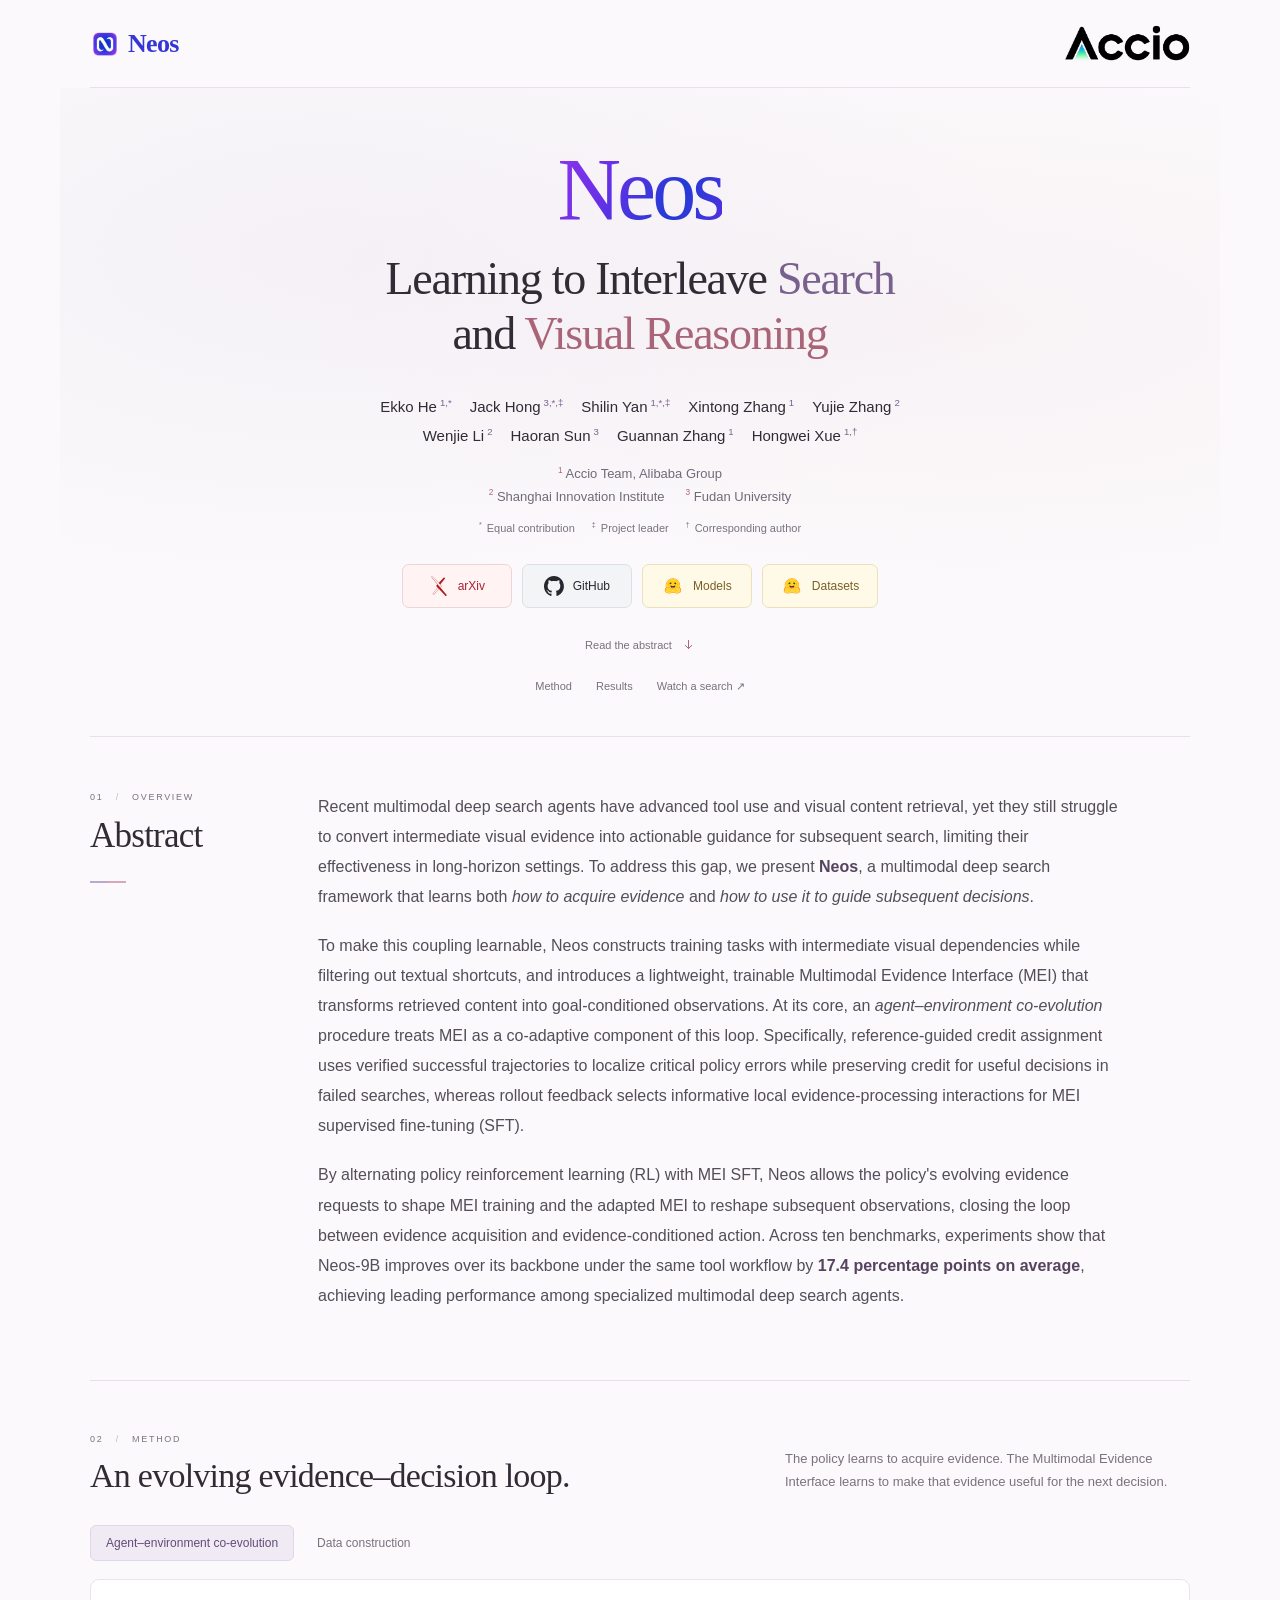
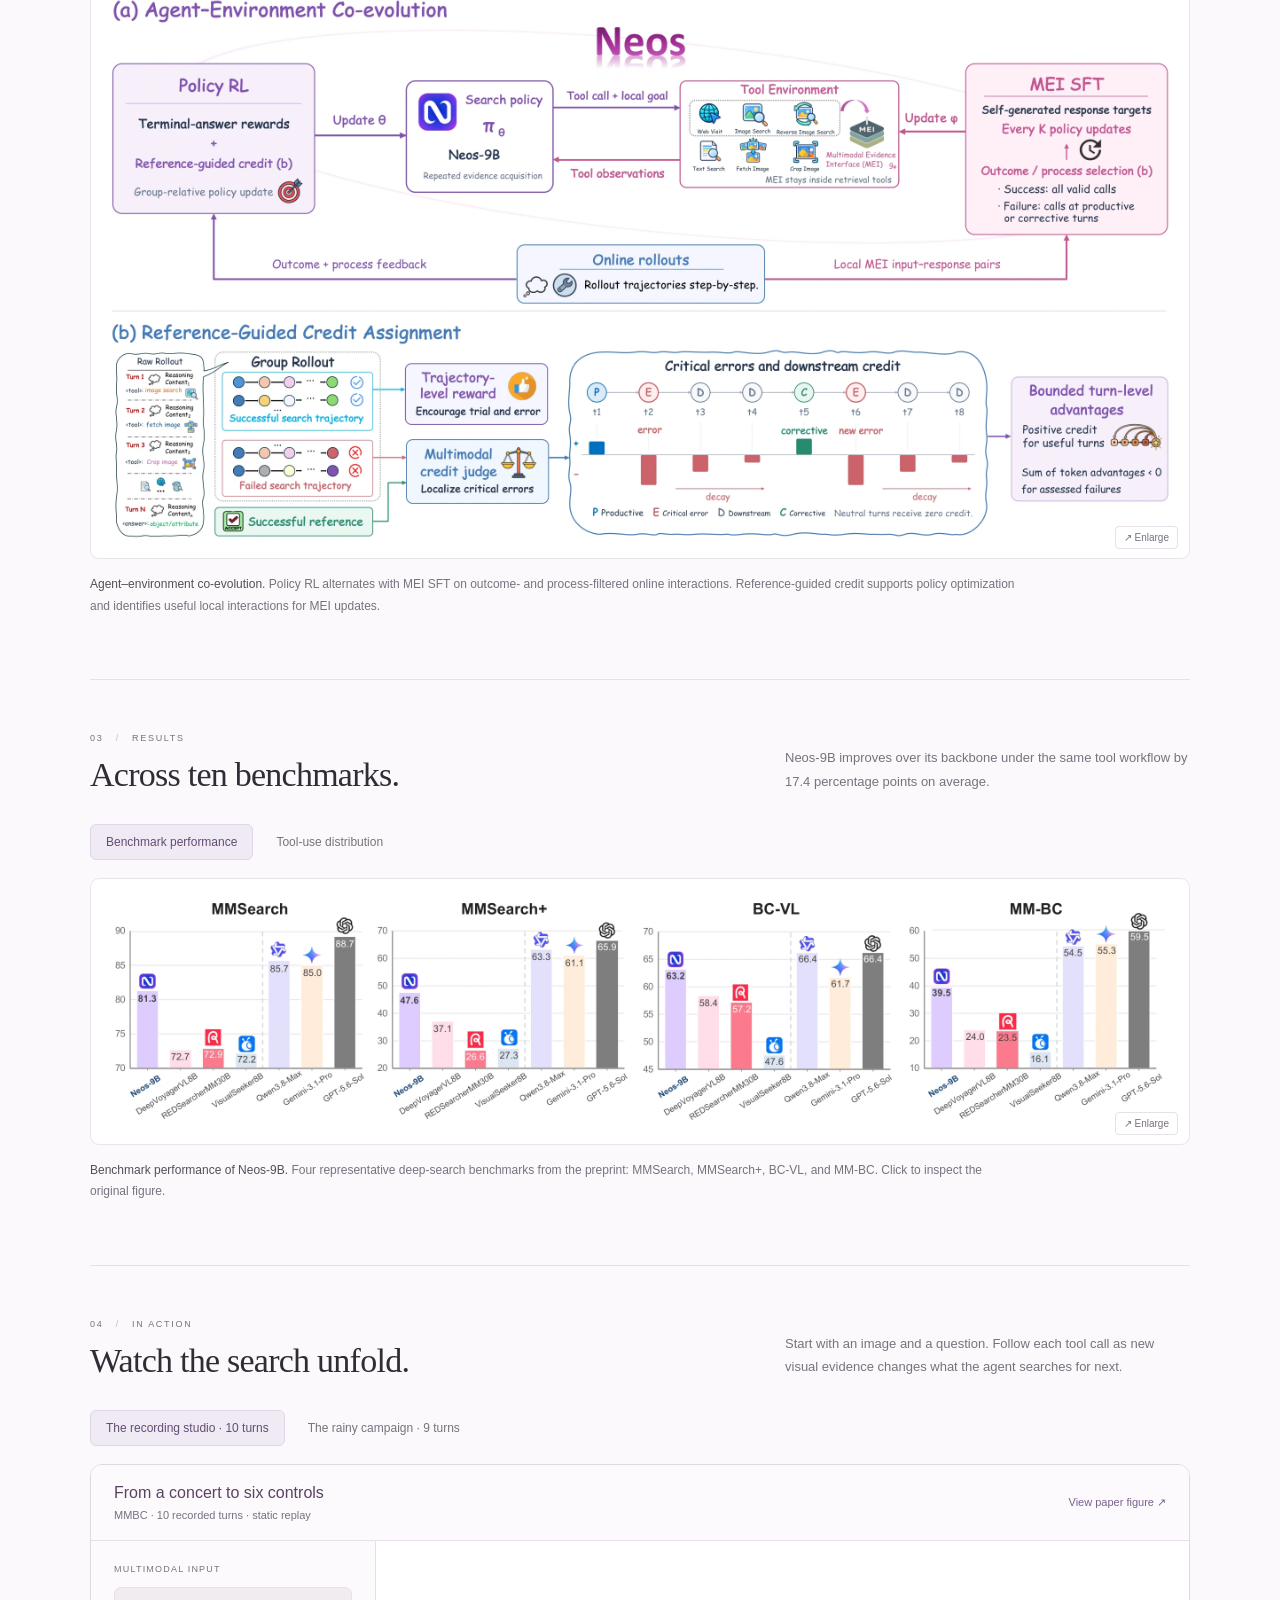
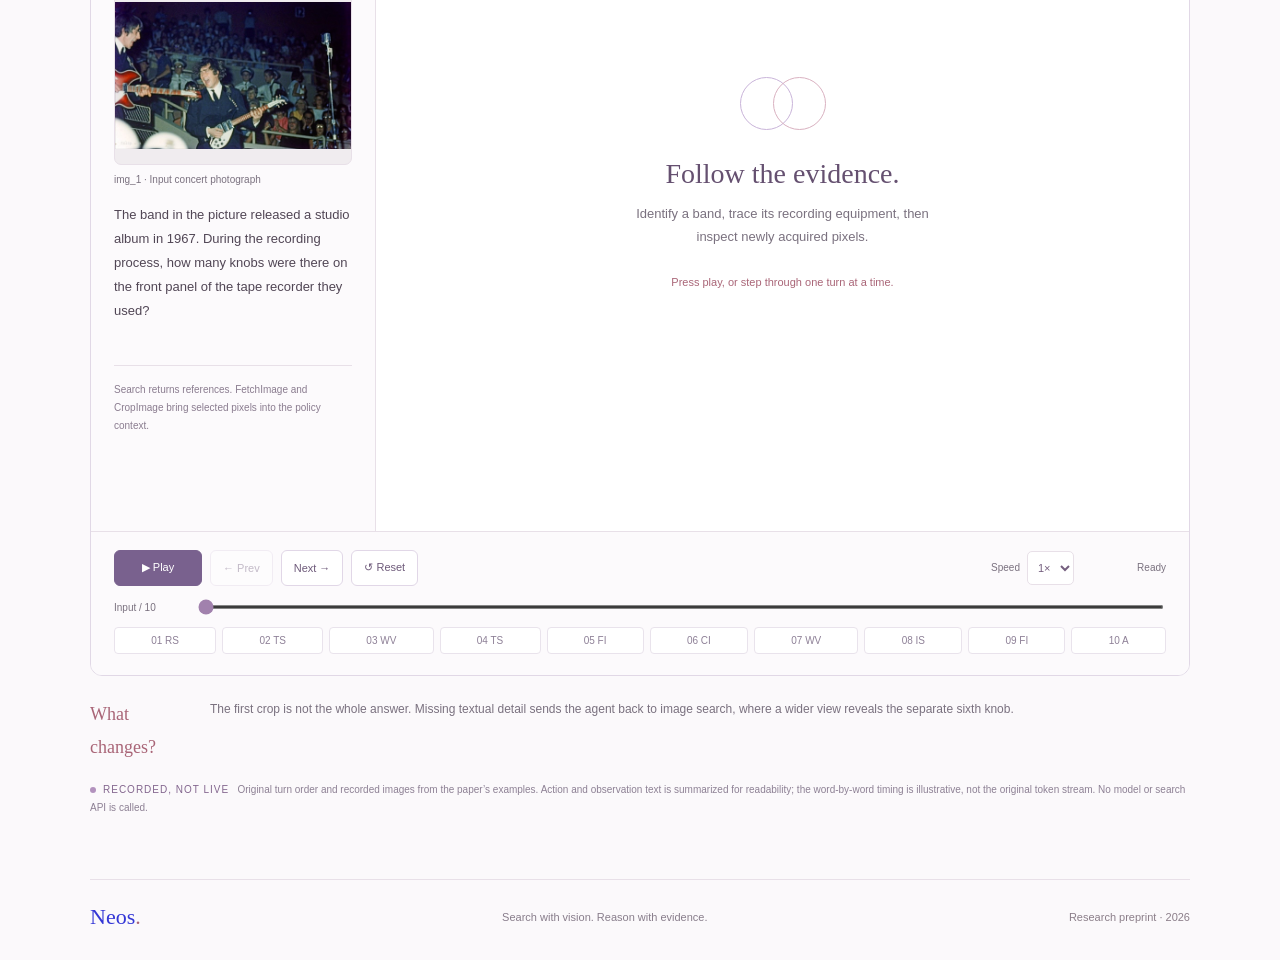
==== Neos/index.html @ 7fe30b1c "Neos" ====
<!doctype html>
<html lang="en">
  <head>
    <meta charset="utf-8">
    <meta name="viewport" content="width=device-width, initial-scale=1">
    <meta name="color-scheme" content="light">
    <meta name="theme-color" content="#fbf9fb">
    <meta name="neos-preview-build" content="20261001-clean-links">
    <meta name="description" content="Neos is a multimodal deep search framework that learns to interleave search and visual reasoning through agent–environment co-evolution.">
    <meta property="og:type" content="website">
    <meta property="og:url" content="https://ekko-he.github.io/Neos/">
    <meta property="og:title" content="Neos: Learning to Interleave Search and Visual Reasoning">
    <meta property="og:description" content="Learning how to acquire visual evidence—and how to use it to guide subsequent decisions.">
    <title>Neos · Learning to Interleave Search and Visual Reasoning</title>
    <link rel="canonical" href="https://ekko-he.github.io/Neos/">
    <link rel="icon" type="image/png" href="assets/neos-logo.png">
    <link rel="stylesheet" href="styles.css?v=20261001-clean-links">
    <script src="cases.js?v=2" defer></script>
    <script src="site.js?v=2" defer></script>
  </head>
  <body>
    <a class="skip-link" href="#abstract">Skip to abstract</a>

    <header class="site-header page-width">
      <a class="brand" href="#top" aria-label="Neos, back to top">
        <img src="assets/neos-logo.png" alt="" width="30" height="30">
        <span>Neos</span>
      </a>
      <img class="accio-logo" src="assets/brand/accio.svg" alt="Accio" width="126" height="37">
    </header>

    <main id="top">
      <section class="hero page-width" aria-labelledby="paper-title">
        <h1 id="paper-title">
          <span class="project-name">Neos<span class="sr-only">: </span></span>
          <span class="paper-title">Learning to Interleave <span class="search-word">Search</span><br class="title-break">
            and <span class="vision-word">Visual Reasoning</span></span>
        </h1>

        <!-- Author order, affiliations, and contribution markers follow main.tex. -->
        <div class="authors" aria-label="Authors">
          <div class="author-row">
            <span>Ekko He<sup>1,*</sup></span>
            <span>Jack Hong<sup>3,*,‡</sup></span>
            <span>Shilin Yan<sup>1,*,‡</sup></span>
            <span>Xintong Zhang<sup>1</sup></span>
            <span>Yujie Zhang<sup>2</sup></span>
          </div>
          <div class="author-row">
            <span>Wenjie Li<sup>2</sup></span>
            <span>Haoran Sun<sup>3</sup></span>
            <span>Guannan Zhang<sup>1</sup></span>
            <span>Hongwei Xue<sup>1,†</sup></span>
          </div>
        </div>

        <div class="affiliations" aria-label="Affiliations">
          <p><sup>1</sup> Accio Team, Alibaba Group</p>
          <p class="affiliation-row">
            <span><sup>2</sup> Shanghai Innovation Institute</span>
            <span><sup>3</sup> Fudan University</span>
          </p>
        </div>

        <p class="contributions">
          <span><sup>*</sup> Equal contribution</span>
          <span><sup>‡</sup> Project leader</span>
          <span><sup>†</sup> Corresponding author</span>
        </p>

        <div class="resources" role="group" aria-label="Project resources">
          <button class="resource-button resource-paper" type="button" disabled aria-label="arXiv paper">
            <img class="resource-logo" src="assets/brand/arxiv.svg" alt="" width="20" height="20">
            arXiv
          </button>
          <a class="resource-button resource-github" href="https://github.com/Ekko-He/Neos" target="_blank" rel="noopener noreferrer" aria-label="GitHub repository">
            <img class="resource-logo" src="assets/brand/github.svg" alt="" width="20" height="20">
            GitHub
          </a>
          <button class="resource-button resource-huggingface" type="button" disabled aria-label="Hugging Face models">
            <img class="resource-logo" src="assets/brand/huggingface.svg" alt="" width="22" height="22">
            Models
          </button>
          <button class="resource-button resource-huggingface" type="button" disabled aria-label="Hugging Face datasets">
            <img class="resource-logo" src="assets/brand/huggingface.svg" alt="" width="22" height="22">
            Datasets
          </button>
        </div>
        <a class="read-abstract" href="#abstract">
          Read the abstract
          <svg viewBox="0 0 16 16" fill="none" aria-hidden="true"><path d="M8 3v10m-4-4 4 4 4-4"/></svg>
        </a>
        <nav class="section-nav" aria-label="Page sections">
          <a href="#method">Method</a>
          <a href="#results">Results</a>
          <a href="#demo">Watch a search ↗</a>
        </nav>
      </section>

      <section class="abstract-section page-width" id="abstract" aria-labelledby="abstract-title">
        <div class="section-heading">
          <p class="eyebrow section-index">01 <span aria-hidden="true">/</span> Overview</p>
          <h2 id="abstract-title">Abstract</h2>
          <span class="section-rule" aria-hidden="true"></span>
        </div>

        <!-- Original abstract; only paragraph breaks and emphasis are presentational. -->
        <div class="abstract-copy">
          <p>Recent multimodal deep search agents have advanced tool use and visual content retrieval, yet they still struggle to convert intermediate visual evidence into actionable guidance for subsequent search, limiting their effectiveness in long-horizon settings. To address this gap, we present <strong>Neos</strong>, a multimodal deep search framework that learns both <em>how to acquire evidence</em> and <em>how to use it to guide subsequent decisions</em>.</p>

          <p>To make this coupling learnable, Neos constructs training tasks with intermediate visual dependencies while filtering out textual shortcuts, and introduces a lightweight, trainable Multimodal Evidence Interface (MEI) that transforms retrieved content into goal-conditioned observations. At its core, an <em>agent–environment co-evolution</em> procedure treats MEI as a co-adaptive component of this loop. Specifically, reference-guided credit assignment uses verified successful trajectories to localize critical policy errors while preserving credit for useful decisions in failed searches, whereas rollout feedback selects informative local evidence-processing interactions for MEI supervised fine-tuning (SFT).</p>

          <p>By alternating policy reinforcement learning (RL) with MEI SFT, Neos allows the policy's evolving evidence requests to shape MEI training and the adapted MEI to reshape subsequent observations, closing the loop between evidence acquisition and evidence-conditioned action. Across ten benchmarks, experiments show that Neos-9B improves over its backbone under the same tool workflow by <strong>17.4 percentage points on average</strong>, achieving leading performance among specialized multimodal deep search agents.</p>
        </div>
      </section>
      <section class="research-section page-width" id="method" aria-labelledby="method-title" data-figure-group>
        <div class="section-intro">
          <div>
            <p class="eyebrow section-index">02 <span aria-hidden="true">/</span> Method</p>
            <h2 id="method-title">An evolving evidence–decision loop.</h2>
          </div>
          <p class="section-description">The policy learns to acquire evidence. The Multimodal Evidence Interface learns to make that evidence useful for the next decision.</p>
        </div>
        <div class="figure-tabs" role="group" aria-label="Method figure selection">
          <button type="button" class="tab-button" data-figure-target="figure-training" aria-pressed="true" aria-controls="figure-training">Agent–environment co-evolution</button>
          <button type="button" class="tab-button" data-figure-target="figure-data" aria-pressed="false" aria-controls="figure-data">Data construction</button>
        </div>
        <figure class="paper-figure" id="figure-training" data-figure-panel>
          <button class="figure-open" type="button" data-full-image="assets/figures/training.webp" data-caption="Agent–environment co-evolution · original paper figure" aria-label="Enlarge the agent–environment co-evolution figure">
            <img src="assets/figures/training.webp" width="2400" height="1228" alt="Neos training overview: reference-guided policy reinforcement learning alternates with supervised fine-tuning of the Multimodal Evidence Interface." loading="lazy" decoding="async">
            <span class="zoom-hint" aria-hidden="true">↗ Enlarge</span>
          </button>
          <figcaption><strong>Agent–environment co-evolution.</strong> Policy RL alternates with MEI SFT on outcome- and process-filtered online interactions. Reference-guided credit supports policy optimization and identifies useful local interactions for MEI updates.</figcaption>
        </figure>
        <figure class="paper-figure" id="figure-data" data-figure-panel hidden>
          <button class="figure-open" type="button" data-full-image="assets/figures/data-pipeline.webp" data-caption="Data synthesis pipeline · original paper figure" aria-label="Enlarge the data construction figure">
            <img src="assets/figures/data-pipeline.webp" width="2400" height="1449" alt="Data construction with visual checkpoints, blind visual grounding, question rewriting, shortcut screening, and verified search trajectories." loading="lazy" decoding="async">
            <span class="zoom-hint" aria-hidden="true">↗ Enlarge</span>
          </button>
          <figcaption><strong>Data synthesis pipeline.</strong> Reasoning structures with visual checkpoints undergo blind visual grounding, question rewriting, and shortcut screening. Verified successful searches provide policy demonstrations, success references, and local MEI training interactions.</figcaption>
        </figure>
      </section>

      <section class="research-section page-width" id="results" aria-labelledby="results-title" data-figure-group>
        <div class="section-intro">
          <div>
            <p class="eyebrow section-index">03 <span aria-hidden="true">/</span> Results</p>
            <h2 id="results-title">Across ten benchmarks.</h2>
          </div>
          <p class="section-description">Neos-9B improves over its backbone under the same tool workflow by 17.4 percentage points on average.</p>
        </div>
        <div class="figure-tabs" role="group" aria-label="Results figure selection">
          <button type="button" class="tab-button" data-figure-target="figure-benchmarks" aria-pressed="true" aria-controls="figure-benchmarks">Benchmark performance</button>
          <button type="button" class="tab-button" data-figure-target="figure-tools" aria-pressed="false" aria-controls="figure-tools">Tool-use distribution</button>
        </div>
        <figure class="paper-figure" id="figure-benchmarks" data-figure-panel>
          <button class="figure-open" type="button" data-full-image="assets/figures/benchmarks.webp" data-caption="Benchmark performance of Neos-9B · original paper figure" aria-label="Enlarge the benchmark performance figure">
            <img src="assets/figures/benchmarks.webp" width="2400" height="520" alt="Original paper bar charts comparing Neos-9B with baselines on MMSearch, MMSearch+, BC-VL, and MM-BC." loading="lazy" decoding="async">
            <span class="zoom-hint" aria-hidden="true">↗ Enlarge</span>
          </button>
          <figcaption><strong>Benchmark performance of Neos-9B.</strong> Four representative deep-search benchmarks from the preprint: MMSearch, MMSearch+, BC-VL, and MM-BC. Click to inspect the original figure.</figcaption>
        </figure>
        <figure class="paper-figure" id="figure-tools" data-figure-panel hidden>
          <button class="figure-open" type="button" data-full-image="assets/figures/tool-use.webp" data-caption="Tool-call distribution across ten benchmarks · original paper figure" aria-label="Enlarge the tool-use distribution figure">
            <img src="assets/figures/tool-use.webp" width="2400" height="795" alt="Tool-call distributions across ten benchmarks, showing how search, page reading, image retrieval, and cropping are used." loading="lazy" decoding="async">
            <span class="zoom-hint" aria-hidden="true">↗ Enlarge</span>
          </button>
          <figcaption><strong>Tool-call distribution across ten benchmarks.</strong> The paper’s visualization of the tools used during multimodal search.</figcaption>
        </figure>
      </section>

      <section class="research-section page-width" id="demo" aria-labelledby="demo-title">
        <div class="section-intro">
          <div>
            <p class="eyebrow section-index">04 <span aria-hidden="true">/</span> In action</p>
            <h2 id="demo-title">Watch the search unfold.</h2>
          </div>
          <p class="section-description">Start with an image and a question. Follow each tool call as new visual evidence changes what the agent searches for next.</p>
        </div>
        <div class="figure-tabs" role="group" aria-label="Recorded example selection">
          <button class="tab-button case-selector" type="button" data-case="recorder" aria-pressed="true">The recording studio <span aria-hidden="true">· 10 turns</span></button>
          <button class="tab-button case-selector" type="button" data-case="fashion" aria-pressed="false">The rainy campaign <span aria-hidden="true">· 9 turns</span></button>
        </div>
        <noscript><p>This recorded replay requires JavaScript. The paper figures above remain available without it.</p></noscript>
        <div class="replay-shell" id="replay" aria-label="Recorded multimodal search replay">
          <div class="replay-top">
            <div>
              <h3 class="replay-title" id="replay-title">From a concert to six controls</h3>
              <div class="replay-meta" id="replay-meta">MMBC · 10 recorded turns · static replay</div>
            </div>
            <button class="text-button" id="paper-case" type="button" data-full-image="assets/figures/recorder-case.webp" data-caption="MMBC · original paper visualization">View paper figure ↗</button>
          </div>
          <div class="replay-body">
            <aside class="replay-input" aria-label="Multimodal input">
              <p class="small-label">Multimodal input</p>
              <button class="input-image" id="input-image-open" type="button" data-full-image="assets/replay/recorder-img_1.webp" data-caption="Input concert photograph" aria-label="Enlarge the input image">
                <img id="input-image" src="assets/replay/recorder-img_1.webp" alt="Input concert photograph" loading="lazy" decoding="async">
              </button>
              <p class="input-caption" id="input-caption">img_1 · Input concert photograph</p>
              <p class="input-question" id="input-question"></p>
              <p class="input-footnote">Search returns references. FetchImage and CropImage bring selected pixels into the policy context.</p>
            </aside>
            <div class="replay-stage" id="replay-stage" aria-label="Current recorded turn"></div>
          </div>
          <div class="replay-controls">
            <div class="control-row">
              <button class="control-button primary" id="replay-play" type="button" aria-pressed="false">▶ Play</button>
              <button class="control-button" id="replay-prev" type="button" aria-label="Previous turn" disabled>← Prev</button>
              <button class="control-button" id="replay-next" type="button" aria-label="Next turn">Next →</button>
              <button class="control-button" id="replay-reset" type="button" aria-label="Reset replay">↺ Reset</button>
              <label class="speed-control" for="replay-speed">Speed
                <select id="replay-speed" aria-label="Replay speed"><option value="1">1×</option><option value="2">2×</option><option value="4">4×</option></select>
              </label>
              <span class="replay-status" id="replay-status">Ready</span>
            </div>
            <div class="progress-row">
              <label for="replay-progress" id="turn-count">Input / 10</label>
              <input id="replay-progress" type="range" min="0" max="10" value="0" step="1" aria-label="Seek to a recorded turn">
            </div>
            <div class="turn-rail" id="turn-rail" role="group" aria-label="Jump to a tool call"></div>
          </div>
        </div>
        <p class="sr-only" id="turn-announcement" aria-live="polite" aria-atomic="true"></p>
        <div class="replay-insight"><span>What changes?</span><p id="replay-insight"></p></div>
        <p class="replay-disclaimer"><span class="replay-label">Recorded, not live</span> &nbsp; Original turn order and recorded images from the paper’s examples. Action and observation text is summarized for readability; the word-by-word timing is illustrative, not the original token stream. No model or search API is called.</p>
      </section>
    </main>

    <footer class="site-footer page-width">
      <span class="footer-wordmark">Neos<span aria-hidden="true">.</span></span>
      <span>Search with vision. Reason with evidence.</span>
      <span class="footer-year">Research preprint · 2026</span>
    </footer>

    <dialog class="lightbox" id="image-lightbox" aria-labelledby="lightbox-caption">
      <div class="lightbox-header">
        <p id="lightbox-caption">Paper figure</p>
        <div class="lightbox-actions">
          <button type="button" class="control-button" id="lightbox-zoom" aria-pressed="false">Zoom in</button>
          <button type="button" class="control-button" id="lightbox-close" aria-label="Close image viewer">✕ Close</button>
        </div>
      </div>
      <div class="lightbox-scroll"><img id="lightbox-image" alt=""></div>
    </dialog>
  </body>
</html>
---- Neos/styles.css ----
/* Static page: local assets and vanilla-JS playback, with no model/API requests. */
:root {
  color-scheme: light;
  --paper: #fbf9fb;
  --ink: #302b35;
  --body: #534e59;
  --muted: #7a717f;
  --violet: #79618e;
  --neos-blue: #3437d6;
  --rose: #a96577;
  --line: #e8e0e8;
  --serif: "Iowan Old Style", "Palatino Linotype", "Book Antiqua", Georgia, serif;
  --sans: -apple-system, BlinkMacSystemFont, "Segoe UI", Arial, sans-serif;
}

* { box-sizing: border-box; }
html { scroll-behavior: smooth; scroll-padding-top: 40px; }
body {
  margin: 0;
  background: var(--paper);
  color: var(--ink);
  font-family: var(--sans);
  -webkit-font-smoothing: antialiased;
}
::selection { background: #e9dfed; color: #3f3048; }
a { color: inherit; }
button { font: inherit; }
button, a { -webkit-tap-highlight-color: transparent; }
a:focus-visible { outline: 2px solid var(--violet); outline-offset: 7px; border-radius: 3px; }
sup { font-size: .64em; line-height: 0; position: relative; vertical-align: super; }
.page-width { width: min(1100px, calc(100% - 96px)); margin-inline: auto; }
.sr-only {
  position: absolute;
  width: 1px;
  height: 1px;
  padding: 0;
  margin: -1px;
  overflow: hidden;
  clip-path: inset(50%);
  white-space: nowrap;
  border: 0;
}
.skip-link {
  position: absolute;
  top: 12px;
  left: 16px;
  z-index: 5;
  padding: 12px 18px;
  background: white;
  transform: translateY(-180%);
}
.skip-link:focus { transform: translateY(0); }

/* An understated masthead, like the running header of a research paper. */
.site-header {
  min-height: 88px;
  display: flex;
  align-items: center;
  justify-content: space-between;
  gap: 24px;
  border-bottom: 1px solid var(--line);
}
.brand { display: inline-flex; align-items: center; gap: 8px; text-decoration: none; }
.brand img { display: block; object-fit: contain; }
.brand span { font-family: var(--serif); font-size: 26px; font-weight: 600; letter-spacing: -.7px; color: var(--neos-blue); }
.accio-logo { display: block; width: 126px; height: auto; object-fit: contain; mix-blend-mode: multiply; }

/* Soft, near-white color washes; typography remains the main visual element. */
.hero {
  position: relative;
  isolation: isolate;
  padding: 57px 0 39px;
  text-align: center;
}
.hero::before {
  content: "";
  position: absolute;
  z-index: -1;
  inset: 0 -30px 60px;
  pointer-events: none;
  background:
    radial-gradient(ellipse at 23% 28%, rgb(167 144 197 / 8%), transparent 55%),
    radial-gradient(ellipse at 78% 40%, rgb(219 167 179 / 8%), transparent 52%);
}
.eyebrow { margin: 0; color: var(--muted); text-transform: uppercase; font-size: 10px; font-weight: 500; letter-spacing: 2.3px; }
h1 { margin: 0; font-family: var(--serif); font-weight: 400; }
.project-name { display: block; width: fit-content; margin-inline: auto; color: var(--neos-blue); font-size: clamp(66px, 7vw, 88px); line-height: 1.03; letter-spacing: -4px; }
@supports ((background-clip: text) or (-webkit-background-clip: text)) {
  .project-name { background: linear-gradient(115deg, #8d35ed 0%, #6630e6 33%, #223bd5 70%, #5430e1 100%); -webkit-background-clip: text; background-clip: text; -webkit-text-fill-color: transparent; }
}
.paper-title { display: block; margin-top: 15px; font-size: clamp(30px, 3.6vw, 46px); line-height: 1.2; letter-spacing: -1.25px; text-wrap: balance; }
.search-word { color: var(--violet); }
.vision-word { color: var(--rose); }

.authors { margin-top: 32px; font-size: 15px; line-height: 1.9; }
.author-row { display: flex; flex-wrap: wrap; justify-content: center; gap: 0 18px; }
.author-row > span { white-space: nowrap; }
.authors sup { margin-left: 3px; color: var(--violet); }
.affiliations { margin-top: 13px; color: #726979; font-size: 13px; line-height: 1.75; }
.affiliations p { margin: 0; }
.affiliation-row { display: flex; flex-wrap: wrap; justify-content: center; gap: 0 21px; }
.affiliation-row > span { white-space: nowrap; }
.affiliations sup { color: var(--rose); }
.contributions { display: flex; flex-wrap: wrap; justify-content: center; gap: 4px 17px; margin: 11px 0 0; font-size: 11px; line-height: 1.6; color: var(--muted); }
.contributions span { white-space: nowrap; }
.contributions sup { margin-right: 2px; }

.resources { display: flex; justify-content: center; flex-wrap: wrap; gap: 10px; margin-top: 27px; }
.resource-button {
  display: inline-flex;
  align-items: center;
  justify-content: center;
  gap: 9px;
  min-height: 42px;
  min-width: 110px;
  padding: 10px 18px;
  border: 1px solid #e1d9e5;
  border-radius: 7px;
  background: #f7f3f9;
  color: #6e5b7e;
  font-size: 12px;
  font-weight: 500;
  text-decoration: none;
}
.resource-button:disabled { opacity: 1; cursor: default; -webkit-text-fill-color: currentColor; }
.resource-logo { display: block; width: 20px; height: 20px; object-fit: contain; flex-shrink: 0; }
.resource-paper { background: #fff3f3; border-color: #ecd4d7; color: #aa2132; }
.resource-github { background: #f3f4f5; border-color: #dde0e4; color: #24292f; }
.resource-huggingface { background: #fff9e8; border-color: #ede0b8; color: #796027; }
.resource-huggingface .resource-logo { width: 22px; height: 22px; }
.resource-button:not(:disabled):hover { border-color: var(--violet); background: #efe7f4; }
.read-abstract { display: inline-flex; align-items: center; gap: 10px; margin-top: 30px; text-decoration: none; font-size: 11px; color: var(--muted); }
.read-abstract svg { width: 13px; height: 13px; stroke: var(--rose); stroke-width: 1.2; stroke-linecap: round; stroke-linejoin: round; transition: transform .2s ease; }
.read-abstract:hover { color: var(--ink); }
.read-abstract:hover svg { transform: translateY(3px); }

/* Editorial two-column abstract; no cards or extra, unrequested sections. */
.abstract-section { display: grid; grid-template-columns: 190px minmax(0, 1fr); column-gap: 38px; border-top: 1px solid var(--line); padding: 55px 0 69px; }
.section-index { font-size: 9px; letter-spacing: 1.7px; }
.section-index span { margin-inline: 8px; color: #c7b6c7; }
h2 { margin: 13px 0 0; font-family: var(--serif); font-weight: 400; font-size: 35px; line-height: 1.2; letter-spacing: -.75px; }
.section-rule { display: block; width: 36px; height: 2px; margin-top: 24px; background: linear-gradient(90deg, #bca8cb 50%, #d7a8b5 50%); }
.abstract-copy { max-width: 800px; color: var(--body); font-size: 16px; line-height: 1.88; }
.abstract-copy p { margin: 0 0 19px; }
.abstract-copy p:last-child { margin-bottom: 0; }
.abstract-copy strong { font-weight: 600; color: #56435f; }
.abstract-copy em { font-style: italic; }

.site-footer { display: flex; justify-content: space-between; align-items: center; gap: 20px; padding: 24px 0 30px; border-top: 1px solid var(--line); color: #887d8b; font-size: 11px; }
.footer-wordmark { font-family: var(--serif); font-size: 22px; color: var(--neos-blue); }
.footer-wordmark > span { color: var(--rose); }
.footer-year { color: #8b7e89; }

@media (max-width: 800px) {
  .page-width { width: calc(100% - 56px); }
  .hero { padding-top: 46px; }
  .hero::before { inset-inline: -20px; }
  .abstract-section { grid-template-columns: 145px minmax(0, 1fr); gap: 25px; padding-top: 43px; }
  .abstract-copy { font-size: 15px; }
  h2 { font-size: 31px; }
}

@media (max-width: 600px) {
  html { scroll-padding-top: 24px; }
  .page-width { width: calc(100% - 40px); }
  .site-header { min-height: 72px; gap: 12px; }
  .brand img { width: 27px; height: 27px; }
  .brand span { font-size: 24px; }
  .accio-logo { width: 106px; }
  .hero { padding: 40px 0 32px; }
  .hero::before { inset-inline: -15px; }
  h1 { margin-top: 0; }
  .project-name { font-size: 70px; letter-spacing: -3px; }
  .paper-title { font-size: clamp(28px, 7.7vw, 38px); letter-spacing: -.85px; line-height: 1.22; margin-top: 17px; }
  .title-break { display: none; }
  .authors { margin-top: 26px; font-size: 13px; line-height: 2; }
  .author-row { gap: 0 14px; }
  .affiliations { font-size: 11px; margin-top: 14px; line-height: 1.9; }
  .affiliation-row { gap: 0 12px; }
  .contributions { font-size: 9px; gap: 4px 11px; margin-top: 12px; }
  .resources { gap: 8px; margin-top: 24px; display: grid; grid-template-columns: repeat(2, minmax(0, 1fr)); max-width: 310px; margin-inline: auto; }
  .resource-button { min-height: 43px; min-width: 0; }
  .read-abstract { margin-top: 25px; }
  .abstract-section { display: block; padding: 32px 0 42px; }
  .section-heading { margin-bottom: 24px; }
  h2 { margin-top: 10px; font-size: 33px; }
  .section-rule { margin-top: 15px; width: 30px; }
  .abstract-copy { font-size: 15px; line-height: 1.85; }
  .abstract-copy p { margin-bottom: 19px; }
  .site-footer { display: grid; grid-template-columns: 1fr auto; gap: 8px 12px; padding: 20px 0 24px; font-size: 10px; }
  .site-footer > :nth-child(2) { grid-column: 1 / -1; grid-row: 2; }
}

@media (prefers-reduced-motion: reduce) {
  html { scroll-behavior: auto; }
  .read-abstract svg { transition: none; }
}

/* Paper figures and recorded, turn-by-turn visual evidence. */
.section-nav { display: flex; justify-content: center; flex-wrap: wrap; gap: 12px 24px; margin-top: 27px; font-size: 11px; color: var(--muted); }
.section-nav a { text-decoration: none; border-bottom: 1px solid transparent; padding-bottom: 3px; }
.section-nav a:hover { color: var(--violet); border-color: #d1bedb; }
.research-section { border-top: 1px solid var(--line); padding-block: 53px 62px; }
.section-intro { display: flex; justify-content: space-between; align-items: flex-end; gap: 30px; margin-bottom: 28px; }
.section-intro h2 { font-size: 34px; margin-top: 12px; }
.section-description { max-width: 405px; font-size: 13px; line-height: 1.8; color: var(--muted); margin: 0 0 3px; }
.figure-tabs { display: flex; flex-wrap: wrap; gap: 7px; margin: 0 0 18px; }
.tab-button { border: 1px solid transparent; border-radius: 6px; background: transparent; padding: 10px 15px; font-size: 12px; color: var(--muted); cursor: pointer; }
.tab-button[aria-pressed="true"] { color: #624d75; border-color: #e1d5e9; background: #f0eaf5; }
.tab-button:hover { background: #f4eef6; }
button:focus-visible, summary:focus-visible, input:focus-visible, select:focus-visible { outline: 2px solid var(--violet); outline-offset: 3px; }
[hidden] { display: none !important; }
.paper-figure { margin: 0; }
.figure-open { position: relative; display: block; width: 100%; padding: 17px; border: 1px solid #e9e3eb; border-radius: 9px; background: #fff; cursor: zoom-in; }
.figure-open img { width: 100%; height: auto; display: block; }
.zoom-hint { position: absolute; bottom: 9px; right: 11px; border: 1px solid var(--line); border-radius: 4px; background: rgb(255 255 255 / 94%); padding: 5px 8px; color: var(--muted); font-size: 10px; }
.paper-figure figcaption { margin: 15px 0 0; color: var(--muted); font-size: 12px; line-height: 1.8; max-width: 930px; }
.paper-figure figcaption strong { color: var(--body); font-weight: 500; }
.static-note { margin: 13px 0 0; font-size: 11px; line-height: 1.75; color: var(--muted); }
.replay-label { display: inline-flex; align-items: center; gap: 7px; font-size: 10px; color: #83668e; text-transform: uppercase; letter-spacing: 1px; }
.replay-label::before { content: ""; width: 6px; height: 6px; border-radius: 50%; background: #b292bd; }
.replay-shell { border: 1px solid #e1d8e6; border-radius: 12px; background: #fff; overflow: hidden; }
.replay-top { padding: 19px 23px; border-bottom: 1px solid var(--line); display: flex; justify-content: space-between; gap: 18px; align-items: center; background: #fcfafc; }
.replay-title { margin: 0; font-size: 16px; font-weight: 500; color: #584361; }
.replay-meta { color: var(--muted); font-size: 11px; margin-top: 7px; }
.text-button { background: none; border: 0; font-size: 11px; padding: 8px 0 8px 12px; color: var(--violet); cursor: pointer; white-space: nowrap; }
.text-button:hover { color: var(--rose); }
.replay-body { display: grid; grid-template-columns: 285px minmax(0, 1fr); min-height: 590px; }
.replay-input { padding: 23px; border-right: 1px solid var(--line); background: #fcfafc; }
.small-label { margin: 0 0 13px; color: var(--muted); text-transform: uppercase; letter-spacing: 1.2px; font-size: 9px; font-weight: 500; }
.input-image { display: block; width: 100%; padding: 0; border: 1px solid var(--line); border-radius: 7px; background: #f0ecef; overflow: hidden; cursor: zoom-in; }
.input-image img { display: block; width: 100%; height: 176px; object-fit: contain; }
.input-question { margin: 18px 0 0; min-height: 142px; color: #514655; font-size: 13px; line-height: 1.85; }
.input-caption { margin: 9px 0 0; font-size: 10px; color: var(--muted); }
.input-footnote { margin-top: 20px; border-top: 1px solid var(--line); padding-top: 15px; font-size: 10px; color: #8a7c8f; line-height: 1.8; }
.replay-stage { padding: 24px 27px; min-width: 0; }
.turn-header { display: flex; align-items: center; justify-content: space-between; gap: 12px; min-height: 28px; margin-bottom: 21px; }
.turn-label { font-size: 10px; letter-spacing: 1.2px; color: var(--muted); text-transform: uppercase; }
.tool-badge { display: inline-flex; align-items: center; border: 1px solid #e5dcec; border-radius: 5px; padding: 6px 9px; color: #715182; background: #f5eff8; font: 11px var(--sans); }
.tool-badge.visual { color: #a56173; background: #fcf0f3; border-color: #eed7df; }
.tool-badge.answer { color: #56766b; background: #eff7f3; border-color: #dce9e1; }
.tool-badge.warning { color: #977144; background: #fbf5eb; border-color: #e9dbc6; }
.stage-empty { display: grid; place-content: center; text-align: center; min-height: 440px; }
.stage-orbits { width: 86px; height: 55px; position: relative; margin: 0 auto 26px; }
.stage-orbits::before, .stage-orbits::after { content: ""; position: absolute; top: 0; width: 51px; height: 51px; border: 1px solid #c9b4d9; border-radius: 50%; }
.stage-orbits::before { left: 0; }
.stage-orbits::after { right: 0; border-color: #d9b1c0; }
.stage-empty h3 { font-family: var(--serif); font-weight: 400; font-size: 28px; margin: 0 0 12px; color: #655070; }
.stage-empty p { font-size: 13px; line-height: 1.8; max-width: 330px; margin: 0 auto; color: var(--muted); }
.stage-empty .start-hint { margin-top: 24px; font-size: 11px; color: var(--rose); }
.action-summary { font-size: 15px; line-height: 1.85; min-height: 55px; color: #493c51; margin: 0; }
.streaming::after { content: ""; display: inline-block; width: 2px; height: 1em; margin-left: 3px; background: #b18bad; vertical-align: -.1em; animation: cursor-blink 1s steps(2, start) infinite; }
@keyframes cursor-blink { to { opacity: 0; } }
.tool-request { margin-top: 16px; border: 1px solid var(--line); border-radius: 6px; background: #fcfafc; }
.tool-request summary { cursor: pointer; padding: 10px 12px; color: var(--muted); font: 11px ui-monospace, SFMono-Regular, Consolas, monospace; }
.tool-request pre { margin: 0; padding: 0 12px 12px; max-height: 160px; overflow: auto; white-space: pre-wrap; overflow-wrap: anywhere; color: #745e7d; font: 11px/1.8 ui-monospace, SFMono-Regular, Consolas, monospace; }
.observation-block { margin-top: 23px; padding-top: 18px; border-top: 1px solid var(--line); }
.observation-block .small-label { margin-bottom: 8px; }
.observation-text { margin: 0; color: var(--body); font-size: 13px; line-height: 1.85; min-height: 48px; }
.observation-block.is-warning { border-top-color: #e3c79e; }
.observation-block.is-warning .small-label { color: #9c7543; }
.evidence-images { display: grid; grid-template-columns: repeat(2, minmax(0, 1fr)); gap: 12px; margin-top: 17px; }
.evidence-image { padding: 0; border: 1px solid var(--line); border-radius: 6px; overflow: hidden; background: #f9f6fa; cursor: zoom-in; text-align: left; color: var(--muted); }
.evidence-image img { width: 100%; height: 160px; object-fit: contain; display: block; background: #f3eff3; }
.evidence-image span { display: block; padding: 7px 9px; font-size: 10px; line-height: 1.6; }
.evidence-images:has(> :only-child) { grid-template-columns: minmax(0, 1fr); }
.evidence-images:has(> :only-child) img { height: 230px; }
.answer-text { color: #755684; font-size: 23px; line-height: 1.6; font-family: var(--serif); margin: 12px 0 0; }
.replay-controls { padding: 18px 23px; border-top: 1px solid var(--line); background: #fcfafc; }
.control-row { display: flex; align-items: center; gap: 8px; }
.control-button { border: 1px solid #e1d7e7; border-radius: 6px; background: white; color: #6e5a7a; font-size: 11px; min-height: 36px; padding: 8px 12px; cursor: pointer; }
.control-button.primary { background: #79618e; border-color: #79618e; color: white; min-width: 88px; }
.control-button:hover:not(:disabled) { filter: brightness(.96); }
.control-button:disabled { opacity: .4; cursor: default; }
.speed-control { display: flex; align-items: center; gap: 7px; font-size: 10px; color: var(--muted); margin-left: auto; }
.speed-control select { border: 1px solid var(--line); border-radius: 5px; min-height: 34px; background: white; color: #755f7f; font-size: 11px; padding: 4px 6px; }
.replay-status { font-size: 10px; color: var(--muted); margin-left: 8px; min-width: 76px; text-align: right; }
.progress-row { display: flex; gap: 13px; align-items: center; margin-top: 16px; }
.progress-row label { font-size: 10px; color: var(--muted); white-space: nowrap; min-width: 69px; }
.progress-row input { accent-color: #a181ad; width: 100%; height: 4px; cursor: pointer; }
.turn-rail { display: flex; gap: 6px; padding-top: 14px; overflow-x: auto; padding-bottom: 3px; }
.turn-chip { white-space: nowrap; flex: 1 0 auto; padding: 7px 8px; font-size: 10px; border: 1px solid #e9e3ec; border-radius: 4px; color: #8e8097; background: #fff; cursor: pointer; }
.turn-chip.is-past { color: #81618e; background: #f4eef7; border-color: #e8d9ee; }
.turn-chip[aria-current="step"] { color: #8f586b; background: #f9eaf0; border-color: #dcb6c5; }
.replay-insight { display: grid; grid-template-columns: 100px minmax(0, 1fr); gap: 20px; padding: 22px 0 0; color: var(--muted); font-size: 12px; line-height: 1.85; }
.replay-insight p { margin: 0; }
.replay-insight > span { color: var(--rose); font-family: var(--serif); font-size: 18px; }
.replay-disclaimer { font-size: 10px; color: #8d8094; margin: 17px 0 0; line-height: 1.8; }
.lightbox { width: min(1200px, calc(100vw - 40px)); max-width: none; max-height: calc(100vh - 40px); padding: 0; border: 1px solid #d6c9df; border-radius: 10px; background: white; color: var(--ink); }
.lightbox::backdrop { background: rgb(38 25 47 / 65%); backdrop-filter: blur(3px); }
.lightbox-header { position: sticky; top: 0; z-index: 1; display: flex; align-items: center; justify-content: space-between; gap: 12px; background: #fbf9fb; border-bottom: 1px solid var(--line); padding: 12px 16px; }
.lightbox-header p { margin: 0; font-size: 12px; line-height: 1.6; }
.lightbox-actions { display: flex; flex-shrink: 0; gap: 8px; }
.lightbox-scroll { overflow: auto; max-height: calc(100vh - 115px); padding: 15px; text-align: center; }
.lightbox-scroll img { max-width: 100%; max-height: calc(100vh - 150px); object-fit: contain; vertical-align: middle; }
.lightbox-scroll.is-zoomed { text-align: left; }
.lightbox-scroll.is-zoomed img { width: max(160%, 1000px); max-width: none; max-height: none; }

@media (max-width: 900px) {
  .replay-body { grid-template-columns: 240px minmax(0, 1fr); }
  .replay-input { padding: 18px; }
  .replay-stage { padding: 20px; }
  .section-intro { display: block; }
  .section-description { margin-top: 15px; max-width: 650px; }
  .evidence-image img { height: 140px; }
  .replay-status { display: none; }
}
@media (max-width: 700px) {
  .research-section { padding-block: 35px 40px; }
  .section-intro { margin-bottom: 22px; }
  .section-intro h2 { font-size: 30px; }
  .section-description { font-size: 12px; }
  .figure-tabs { gap: 4px; }
  .tab-button { padding: 9px 10px; font-size: 11px; }
  .figure-open { padding: 6px; }
  .zoom-hint { font-size: 9px; padding: 4px 6px; }
  .replay-top { padding: 16px; align-items: flex-start; }
  .replay-title { font-size: 14px; line-height: 1.5; }
  .replay-meta { font-size: 10px; }
  .text-button { white-space: normal; text-align: right; min-width: 70px; font-size: 10px; }
  .replay-body { display: block; }
  .replay-input { border-right: 0; border-bottom: 1px solid var(--line); display: grid; grid-template-columns: 110px minmax(0, 1fr); column-gap: 15px; padding: 17px; align-items: start; }
  .replay-input > .small-label { grid-column: 1 / -1; }
  .input-image { grid-column: 1; grid-row: 2; }
  .input-image img { height: 110px; }
  .input-question { grid-column: 2; grid-row: 2 / 4; min-height: 0; margin: 0; font-size: 11px; line-height: 1.8; }
  .input-caption { grid-column: 1; grid-row: 3; font-size: 9px; }
  .input-footnote { grid-column: 1 / -1; margin-top: 13px; padding-top: 11px; font-size: 9px; }
  .replay-stage { min-height: 395px; padding: 19px 17px; }
  .stage-empty { min-height: 350px; }
  .stage-empty h3 { font-size: 24px; }
  .stage-empty p { font-size: 12px; }
  .action-summary { font-size: 13px; }
  .observation-text { font-size: 12px; }
  .evidence-images { gap: 8px; }
  .evidence-image img { height: 135px; }
  .evidence-images:has(> :only-child) img { height: 210px; }
  .evidence-image span { font-size: 9px; }
  .replay-controls { padding: 16px 13px; }
  .control-row { flex-wrap: wrap; gap: 6px; }
  .control-button { font-size: 10px; padding-inline: 9px; }
  .control-button.primary { min-width: 69px; }
  .speed-control { font-size: 0; gap: 0; }
  .speed-control select { font-size: 10px; }
  .replay-insight { grid-template-columns: 1fr; gap: 5px; }
  .replay-disclaimer { font-size: 9px; }
  .lightbox { width: calc(100vw - 16px); max-height: calc(100vh - 16px); }
  .lightbox-header { padding: 10px; }
  .lightbox-header p { font-size: 11px; }
  .lightbox-scroll { padding: 6px; }
}
@media (prefers-reduced-motion: reduce) {
  .streaming::after { animation: none; }
}
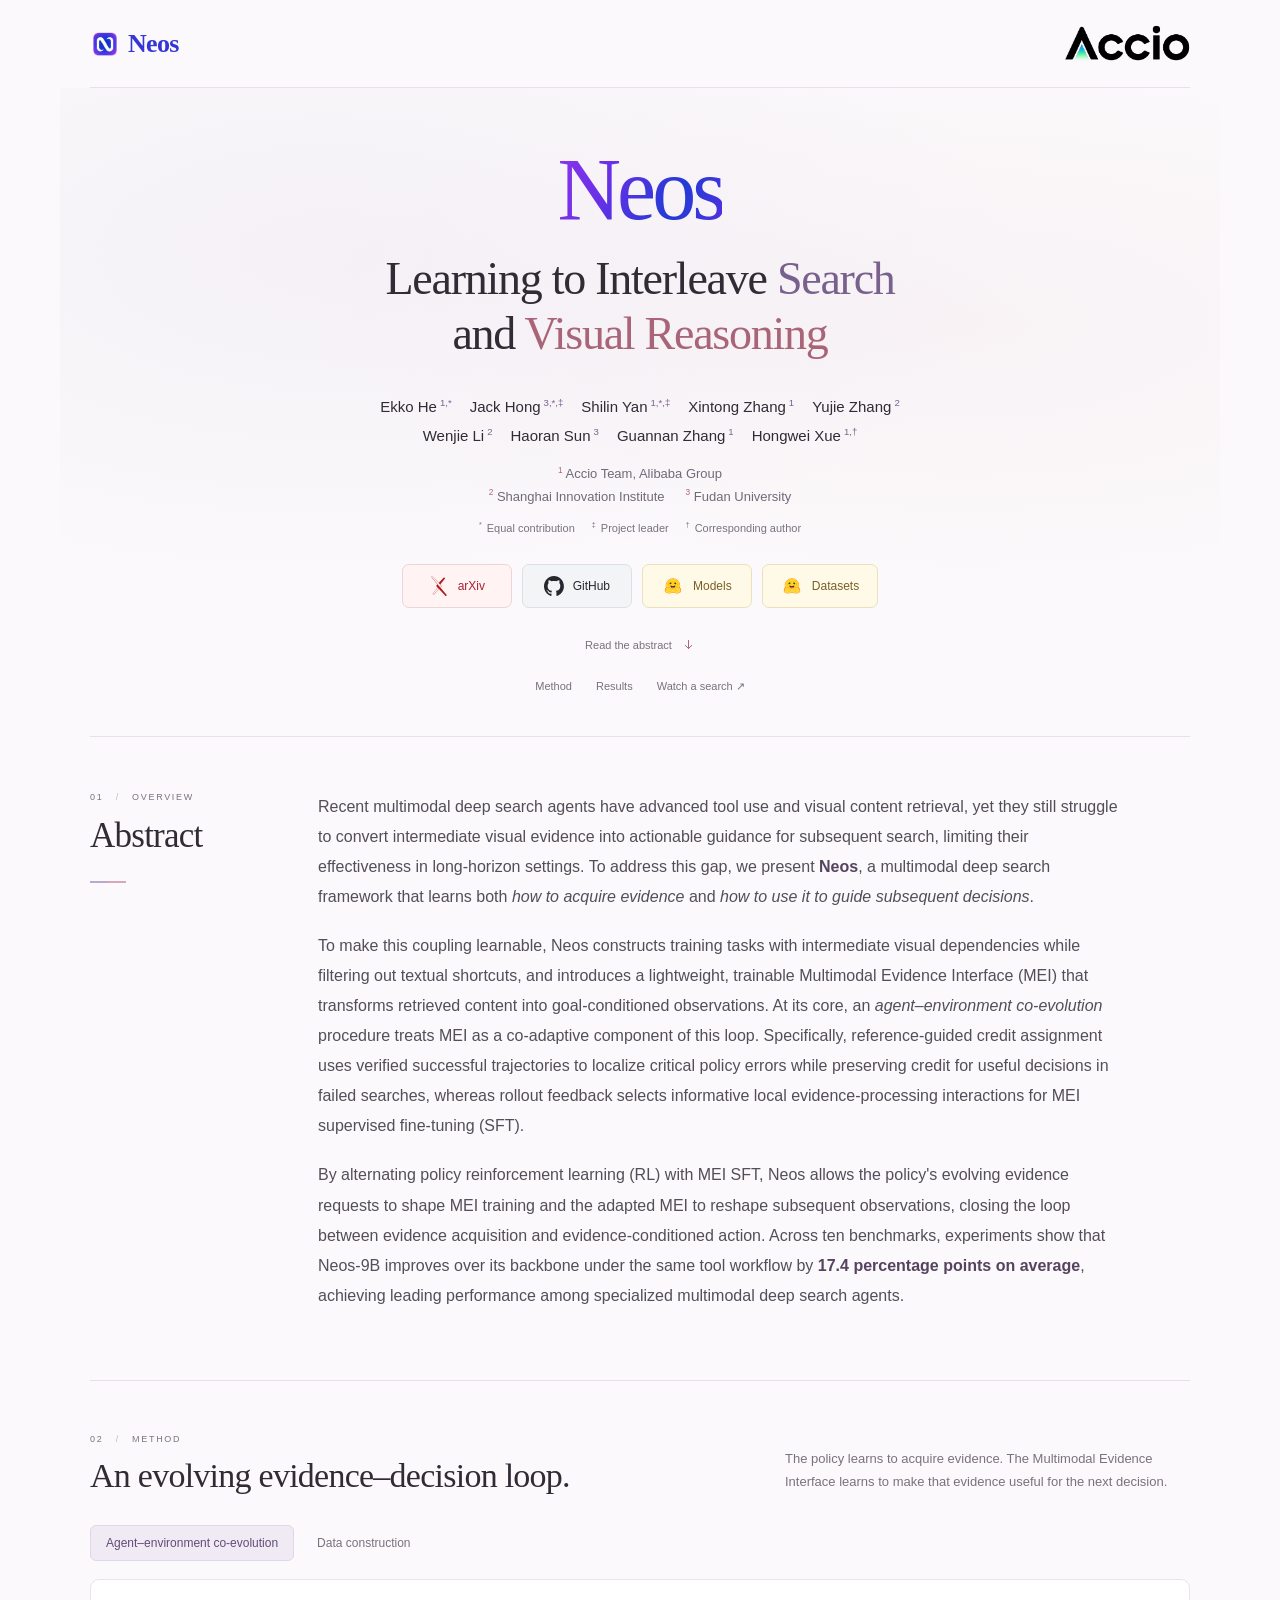
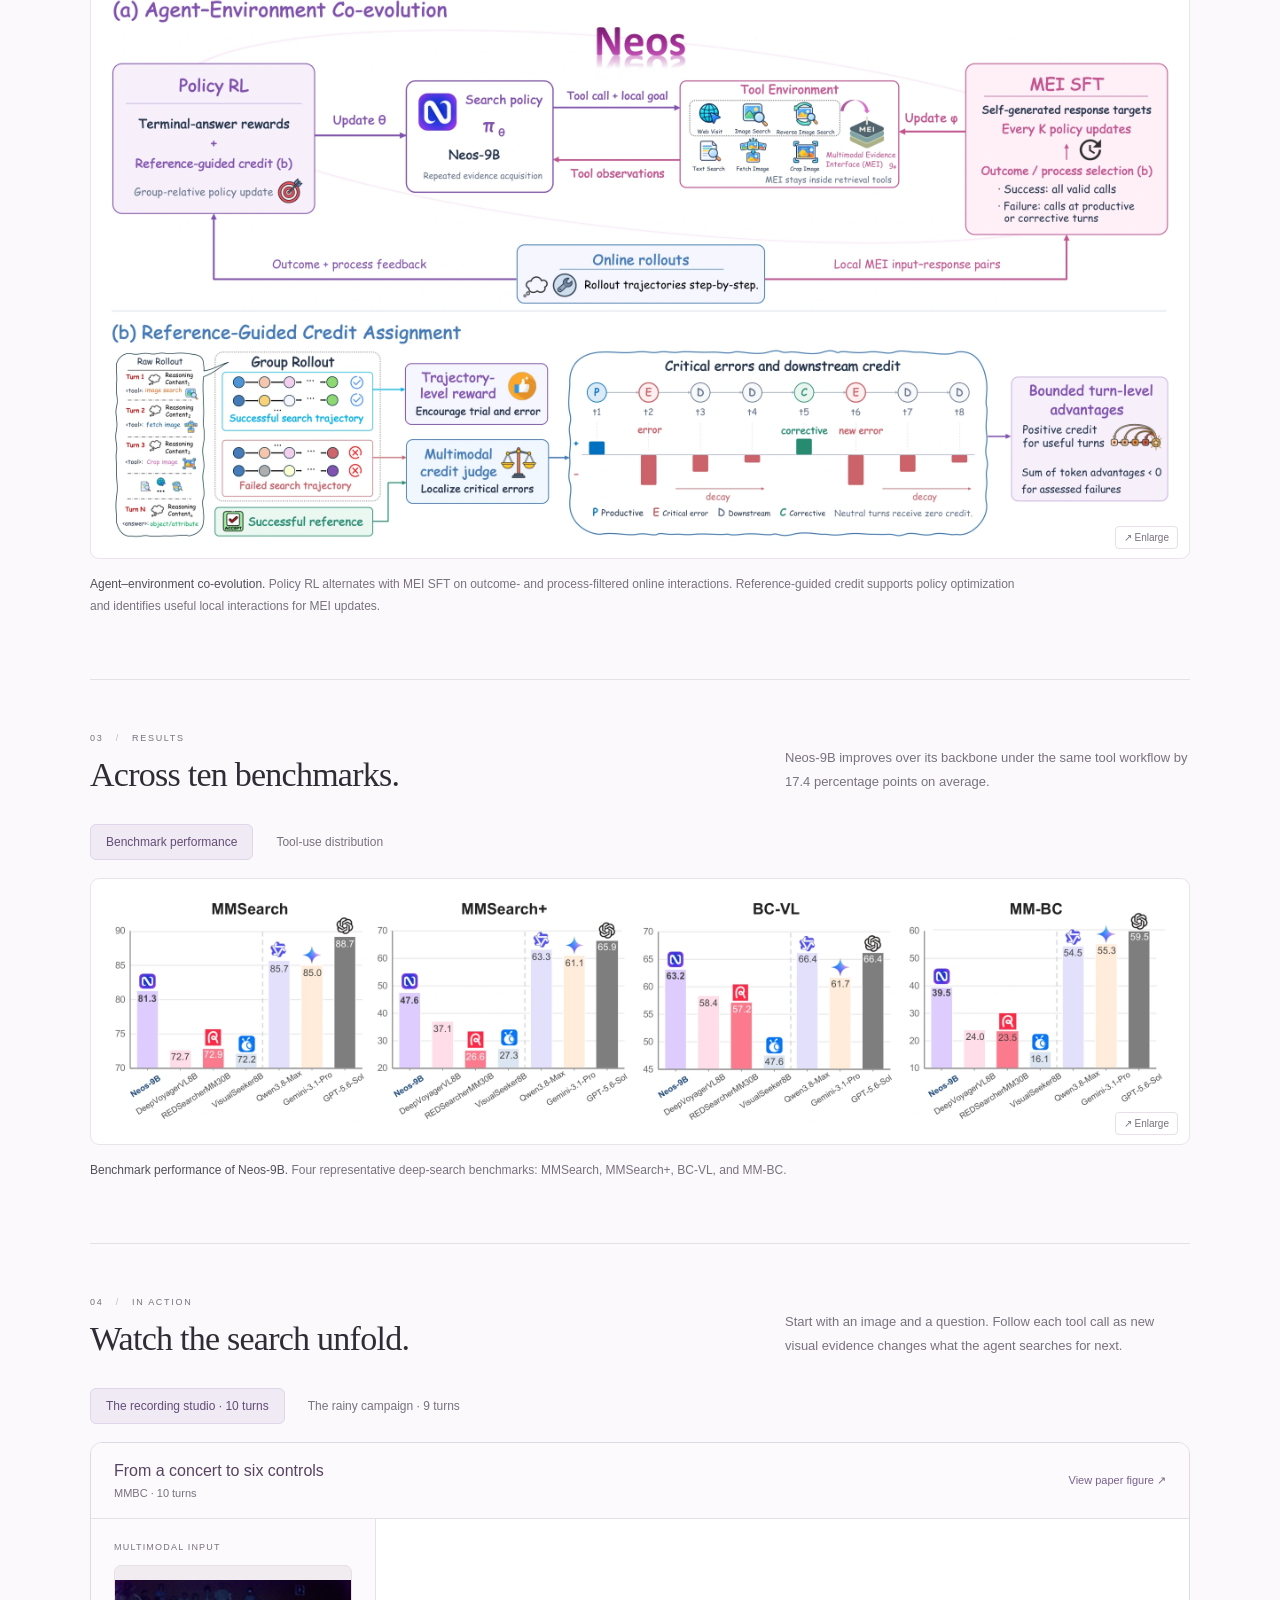
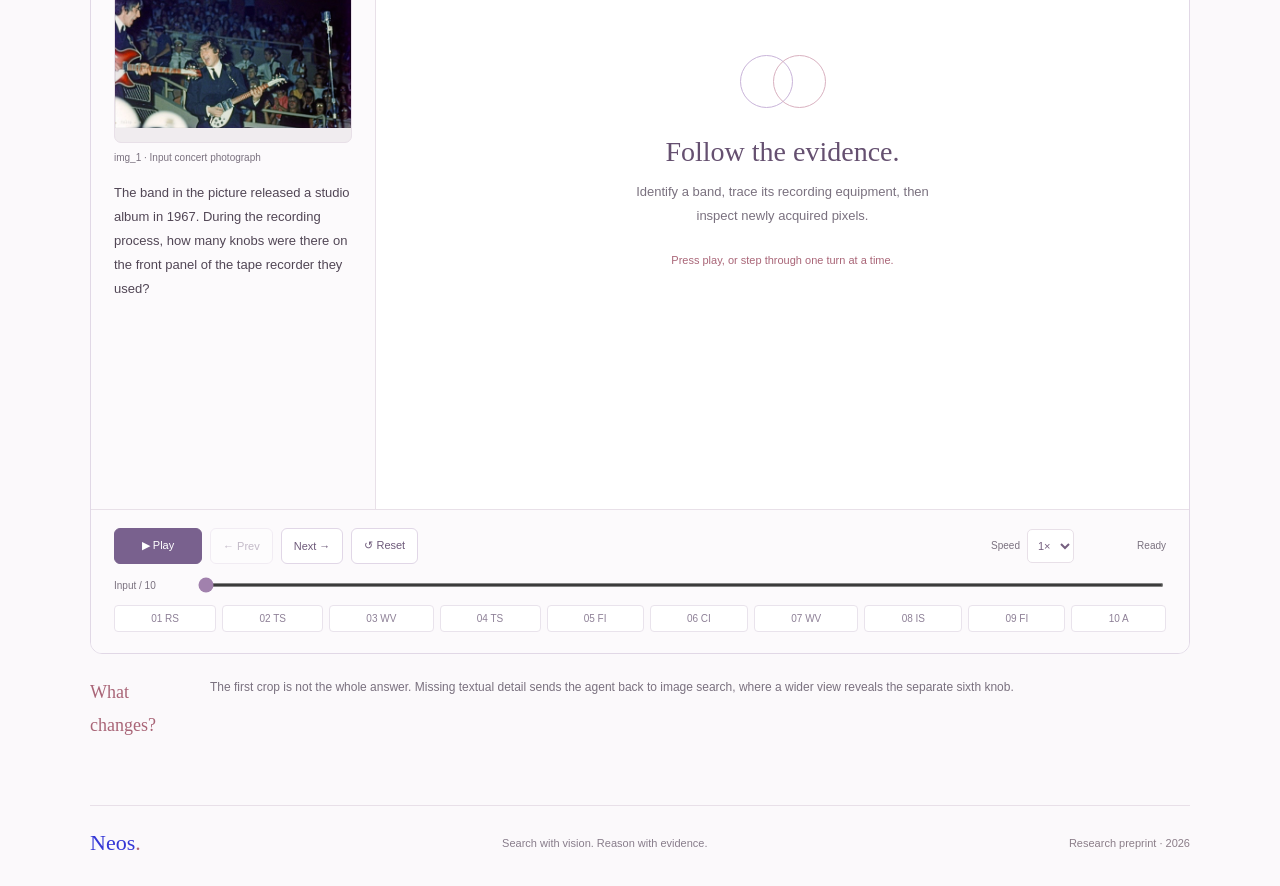
==== commit f6cd0146: "Simplify page labels" ====
--- a/Neos/index.html
+++ b/Neos/index.html
@@ -5,7 +5,7 @@
     <meta name="viewport" content="width=device-width, initial-scale=1">
     <meta name="color-scheme" content="light">
     <meta name="theme-color" content="#fbf9fb">
-    <meta name="neos-preview-build" content="20261001-clean-links">
+    <meta name="neos-preview-build" content="20261009-clean-ui">
     <meta name="description" content="Neos is a multimodal deep search framework that learns to interleave search and visual reasoning through agent–environment co-evolution.">
     <meta property="og:type" content="website">
     <meta property="og:url" content="https://ekko-he.github.io/Neos/">
@@ -14,9 +14,9 @@
     <title>Neos · Learning to Interleave Search and Visual Reasoning</title>
     <link rel="canonical" href="https://ekko-he.github.io/Neos/">
     <link rel="icon" type="image/png" href="assets/neos-logo.png">
-    <link rel="stylesheet" href="styles.css?v=20261001-clean-links">
+    <link rel="stylesheet" href="styles.css?v=20261009-clean-ui">
     <script src="cases.js?v=2" defer></script>
-    <script src="site.js?v=2" defer></script>
+    <script src="site.js?v=20261009-clean-ui" defer></script>
   </head>
   <body>
     <a class="skip-link" href="#abstract">Skip to abstract</a>
@@ -37,7 +37,6 @@
             and <span class="vision-word">Visual Reasoning</span></span>
         </h1>
 
-        <!-- Author order, affiliations, and contribution markers follow main.tex. -->
         <div class="authors" aria-label="Authors">
           <div class="author-row">
             <span>Ekko He<sup>1,*</sup></span>
@@ -104,7 +103,6 @@
           <span class="section-rule" aria-hidden="true"></span>
         </div>
 
-        <!-- Original abstract; only paragraph breaks and emphasis are presentational. -->
         <div class="abstract-copy">
           <p>Recent multimodal deep search agents have advanced tool use and visual content retrieval, yet they still struggle to convert intermediate visual evidence into actionable guidance for subsequent search, limiting their effectiveness in long-horizon settings. To address this gap, we present <strong>Neos</strong>, a multimodal deep search framework that learns both <em>how to acquire evidence</em> and <em>how to use it to guide subsequent decisions</em>.</p>
 
@@ -126,14 +124,14 @@
           <button type="button" class="tab-button" data-figure-target="figure-data" aria-pressed="false" aria-controls="figure-data">Data construction</button>
         </div>
         <figure class="paper-figure" id="figure-training" data-figure-panel>
-          <button class="figure-open" type="button" data-full-image="assets/figures/training.webp" data-caption="Agent–environment co-evolution · original paper figure" aria-label="Enlarge the agent–environment co-evolution figure">
+          <button class="figure-open" type="button" data-full-image="assets/figures/training.webp" data-caption="Agent–environment co-evolution" aria-label="Enlarge the agent–environment co-evolution figure">
             <img src="assets/figures/training.webp" width="2400" height="1228" alt="Neos training overview: reference-guided policy reinforcement learning alternates with supervised fine-tuning of the Multimodal Evidence Interface." loading="lazy" decoding="async">
             <span class="zoom-hint" aria-hidden="true">↗ Enlarge</span>
           </button>
           <figcaption><strong>Agent–environment co-evolution.</strong> Policy RL alternates with MEI SFT on outcome- and process-filtered online interactions. Reference-guided credit supports policy optimization and identifies useful local interactions for MEI updates.</figcaption>
         </figure>
         <figure class="paper-figure" id="figure-data" data-figure-panel hidden>
-          <button class="figure-open" type="button" data-full-image="assets/figures/data-pipeline.webp" data-caption="Data synthesis pipeline · original paper figure" aria-label="Enlarge the data construction figure">
+          <button class="figure-open" type="button" data-full-image="assets/figures/data-pipeline.webp" data-caption="Data synthesis pipeline" aria-label="Enlarge the data construction figure">
             <img src="assets/figures/data-pipeline.webp" width="2400" height="1449" alt="Data construction with visual checkpoints, blind visual grounding, question rewriting, shortcut screening, and verified search trajectories." loading="lazy" decoding="async">
             <span class="zoom-hint" aria-hidden="true">↗ Enlarge</span>
           </button>
@@ -154,14 +152,14 @@
           <button type="button" class="tab-button" data-figure-target="figure-tools" aria-pressed="false" aria-controls="figure-tools">Tool-use distribution</button>
         </div>
         <figure class="paper-figure" id="figure-benchmarks" data-figure-panel>
-          <button class="figure-open" type="button" data-full-image="assets/figures/benchmarks.webp" data-caption="Benchmark performance of Neos-9B · original paper figure" aria-label="Enlarge the benchmark performance figure">
-            <img src="assets/figures/benchmarks.webp" width="2400" height="520" alt="Original paper bar charts comparing Neos-9B with baselines on MMSearch, MMSearch+, BC-VL, and MM-BC." loading="lazy" decoding="async">
-            <span class="zoom-hint" aria-hidden="true">↗ Enlarge</span>
-          </button>
-          <figcaption><strong>Benchmark performance of Neos-9B.</strong> Four representative deep-search benchmarks from the preprint: MMSearch, MMSearch+, BC-VL, and MM-BC. Click to inspect the original figure.</figcaption>
+          <button class="figure-open" type="button" data-full-image="assets/figures/benchmarks.webp" data-caption="Benchmark performance of Neos-9B" aria-label="Enlarge the benchmark performance figure">
+            <img src="assets/figures/benchmarks.webp" width="2400" height="520" alt="Bar charts comparing Neos-9B with baselines on MMSearch, MMSearch+, BC-VL, and MM-BC." loading="lazy" decoding="async">
+            <span class="zoom-hint" aria-hidden="true">↗ Enlarge</span>
+          </button>
+          <figcaption><strong>Benchmark performance of Neos-9B.</strong> Four representative deep-search benchmarks: MMSearch, MMSearch+, BC-VL, and MM-BC.</figcaption>
         </figure>
         <figure class="paper-figure" id="figure-tools" data-figure-panel hidden>
-          <button class="figure-open" type="button" data-full-image="assets/figures/tool-use.webp" data-caption="Tool-call distribution across ten benchmarks · original paper figure" aria-label="Enlarge the tool-use distribution figure">
+          <button class="figure-open" type="button" data-full-image="assets/figures/tool-use.webp" data-caption="Tool-call distribution across ten benchmarks" aria-label="Enlarge the tool-use distribution figure">
             <img src="assets/figures/tool-use.webp" width="2400" height="795" alt="Tool-call distributions across ten benchmarks, showing how search, page reading, image retrieval, and cropping are used." loading="lazy" decoding="async">
             <span class="zoom-hint" aria-hidden="true">↗ Enlarge</span>
           </button>
@@ -177,18 +175,18 @@
           </div>
           <p class="section-description">Start with an image and a question. Follow each tool call as new visual evidence changes what the agent searches for next.</p>
         </div>
-        <div class="figure-tabs" role="group" aria-label="Recorded example selection">
+        <div class="figure-tabs" role="group" aria-label="Example selection">
           <button class="tab-button case-selector" type="button" data-case="recorder" aria-pressed="true">The recording studio <span aria-hidden="true">· 10 turns</span></button>
           <button class="tab-button case-selector" type="button" data-case="fashion" aria-pressed="false">The rainy campaign <span aria-hidden="true">· 9 turns</span></button>
         </div>
-        <noscript><p>This recorded replay requires JavaScript. The paper figures above remain available without it.</p></noscript>
-        <div class="replay-shell" id="replay" aria-label="Recorded multimodal search replay">
+        <noscript><p>Enable JavaScript to play the examples.</p></noscript>
+        <div class="replay-shell" id="replay" aria-label="Multimodal search example">
           <div class="replay-top">
             <div>
               <h3 class="replay-title" id="replay-title">From a concert to six controls</h3>
-              <div class="replay-meta" id="replay-meta">MMBC · 10 recorded turns · static replay</div>
+              <div class="replay-meta" id="replay-meta">MMBC · 10 turns</div>
             </div>
-            <button class="text-button" id="paper-case" type="button" data-full-image="assets/figures/recorder-case.webp" data-caption="MMBC · original paper visualization">View paper figure ↗</button>
+            <button class="text-button" id="paper-case" type="button" data-full-image="assets/figures/recorder-case.webp" data-caption="MMBC case study">View paper figure ↗</button>
           </div>
           <div class="replay-body">
             <aside class="replay-input" aria-label="Multimodal input">
@@ -198,9 +196,8 @@
               </button>
               <p class="input-caption" id="input-caption">img_1 · Input concert photograph</p>
               <p class="input-question" id="input-question"></p>
-              <p class="input-footnote">Search returns references. FetchImage and CropImage bring selected pixels into the policy context.</p>
             </aside>
-            <div class="replay-stage" id="replay-stage" aria-label="Current recorded turn"></div>
+            <div class="replay-stage" id="replay-stage" aria-label="Current turn"></div>
           </div>
           <div class="replay-controls">
             <div class="control-row">
@@ -215,14 +212,13 @@
             </div>
             <div class="progress-row">
               <label for="replay-progress" id="turn-count">Input / 10</label>
-              <input id="replay-progress" type="range" min="0" max="10" value="0" step="1" aria-label="Seek to a recorded turn">
+              <input id="replay-progress" type="range" min="0" max="10" value="0" step="1" aria-label="Seek to a turn">
             </div>
             <div class="turn-rail" id="turn-rail" role="group" aria-label="Jump to a tool call"></div>
           </div>
         </div>
         <p class="sr-only" id="turn-announcement" aria-live="polite" aria-atomic="true"></p>
         <div class="replay-insight"><span>What changes?</span><p id="replay-insight"></p></div>
-        <p class="replay-disclaimer"><span class="replay-label">Recorded, not live</span> &nbsp; Original turn order and recorded images from the paper’s examples. Action and observation text is summarized for readability; the word-by-word timing is illustrative, not the original token stream. No model or search API is called.</p>
       </section>
     </main>
 
--- a/Neos/styles.css
+++ b/Neos/styles.css
@@ -1,4 +1,3 @@
-/* Static page: local assets and vanilla-JS playback, with no model/API requests. */
 :root {
   color-scheme: light;
   --paper: #fbf9fb;
@@ -217,8 +216,6 @@
 .paper-figure figcaption { margin: 15px 0 0; color: var(--muted); font-size: 12px; line-height: 1.8; max-width: 930px; }
 .paper-figure figcaption strong { color: var(--body); font-weight: 500; }
 .static-note { margin: 13px 0 0; font-size: 11px; line-height: 1.75; color: var(--muted); }
-.replay-label { display: inline-flex; align-items: center; gap: 7px; font-size: 10px; color: #83668e; text-transform: uppercase; letter-spacing: 1px; }
-.replay-label::before { content: ""; width: 6px; height: 6px; border-radius: 50%; background: #b292bd; }
 .replay-shell { border: 1px solid #e1d8e6; border-radius: 12px; background: #fff; overflow: hidden; }
 .replay-top { padding: 19px 23px; border-bottom: 1px solid var(--line); display: flex; justify-content: space-between; gap: 18px; align-items: center; background: #fcfafc; }
 .replay-title { margin: 0; font-size: 16px; font-weight: 500; color: #584361; }
@@ -232,7 +229,6 @@
 .input-image img { display: block; width: 100%; height: 176px; object-fit: contain; }
 .input-question { margin: 18px 0 0; min-height: 142px; color: #514655; font-size: 13px; line-height: 1.85; }
 .input-caption { margin: 9px 0 0; font-size: 10px; color: var(--muted); }
-.input-footnote { margin-top: 20px; border-top: 1px solid var(--line); padding-top: 15px; font-size: 10px; color: #8a7c8f; line-height: 1.8; }
 .replay-stage { padding: 24px 27px; min-width: 0; }
 .turn-header { display: flex; align-items: center; justify-content: space-between; gap: 12px; min-height: 28px; margin-bottom: 21px; }
 .turn-label { font-size: 10px; letter-spacing: 1.2px; color: var(--muted); text-transform: uppercase; }
@@ -285,7 +281,6 @@
 .replay-insight { display: grid; grid-template-columns: 100px minmax(0, 1fr); gap: 20px; padding: 22px 0 0; color: var(--muted); font-size: 12px; line-height: 1.85; }
 .replay-insight p { margin: 0; }
 .replay-insight > span { color: var(--rose); font-family: var(--serif); font-size: 18px; }
-.replay-disclaimer { font-size: 10px; color: #8d8094; margin: 17px 0 0; line-height: 1.8; }
 .lightbox { width: min(1200px, calc(100vw - 40px)); max-width: none; max-height: calc(100vh - 40px); padding: 0; border: 1px solid #d6c9df; border-radius: 10px; background: white; color: var(--ink); }
 .lightbox::backdrop { background: rgb(38 25 47 / 65%); backdrop-filter: blur(3px); }
 .lightbox-header { position: sticky; top: 0; z-index: 1; display: flex; align-items: center; justify-content: space-between; gap: 12px; background: #fbf9fb; border-bottom: 1px solid var(--line); padding: 12px 16px; }
@@ -325,7 +320,6 @@
   .input-image img { height: 110px; }
   .input-question { grid-column: 2; grid-row: 2 / 4; min-height: 0; margin: 0; font-size: 11px; line-height: 1.8; }
   .input-caption { grid-column: 1; grid-row: 3; font-size: 9px; }
-  .input-footnote { grid-column: 1 / -1; margin-top: 13px; padding-top: 11px; font-size: 9px; }
   .replay-stage { min-height: 395px; padding: 19px 17px; }
   .stage-empty { min-height: 350px; }
   .stage-empty h3 { font-size: 24px; }
@@ -343,7 +337,6 @@
   .speed-control { font-size: 0; gap: 0; }
   .speed-control select { font-size: 10px; }
   .replay-insight { grid-template-columns: 1fr; gap: 5px; }
-  .replay-disclaimer { font-size: 9px; }
   .lightbox { width: calc(100vw - 16px); max-height: calc(100vh - 16px); }
   .lightbox-header { padding: 10px; }
   .lightbox-header p { font-size: 11px; }
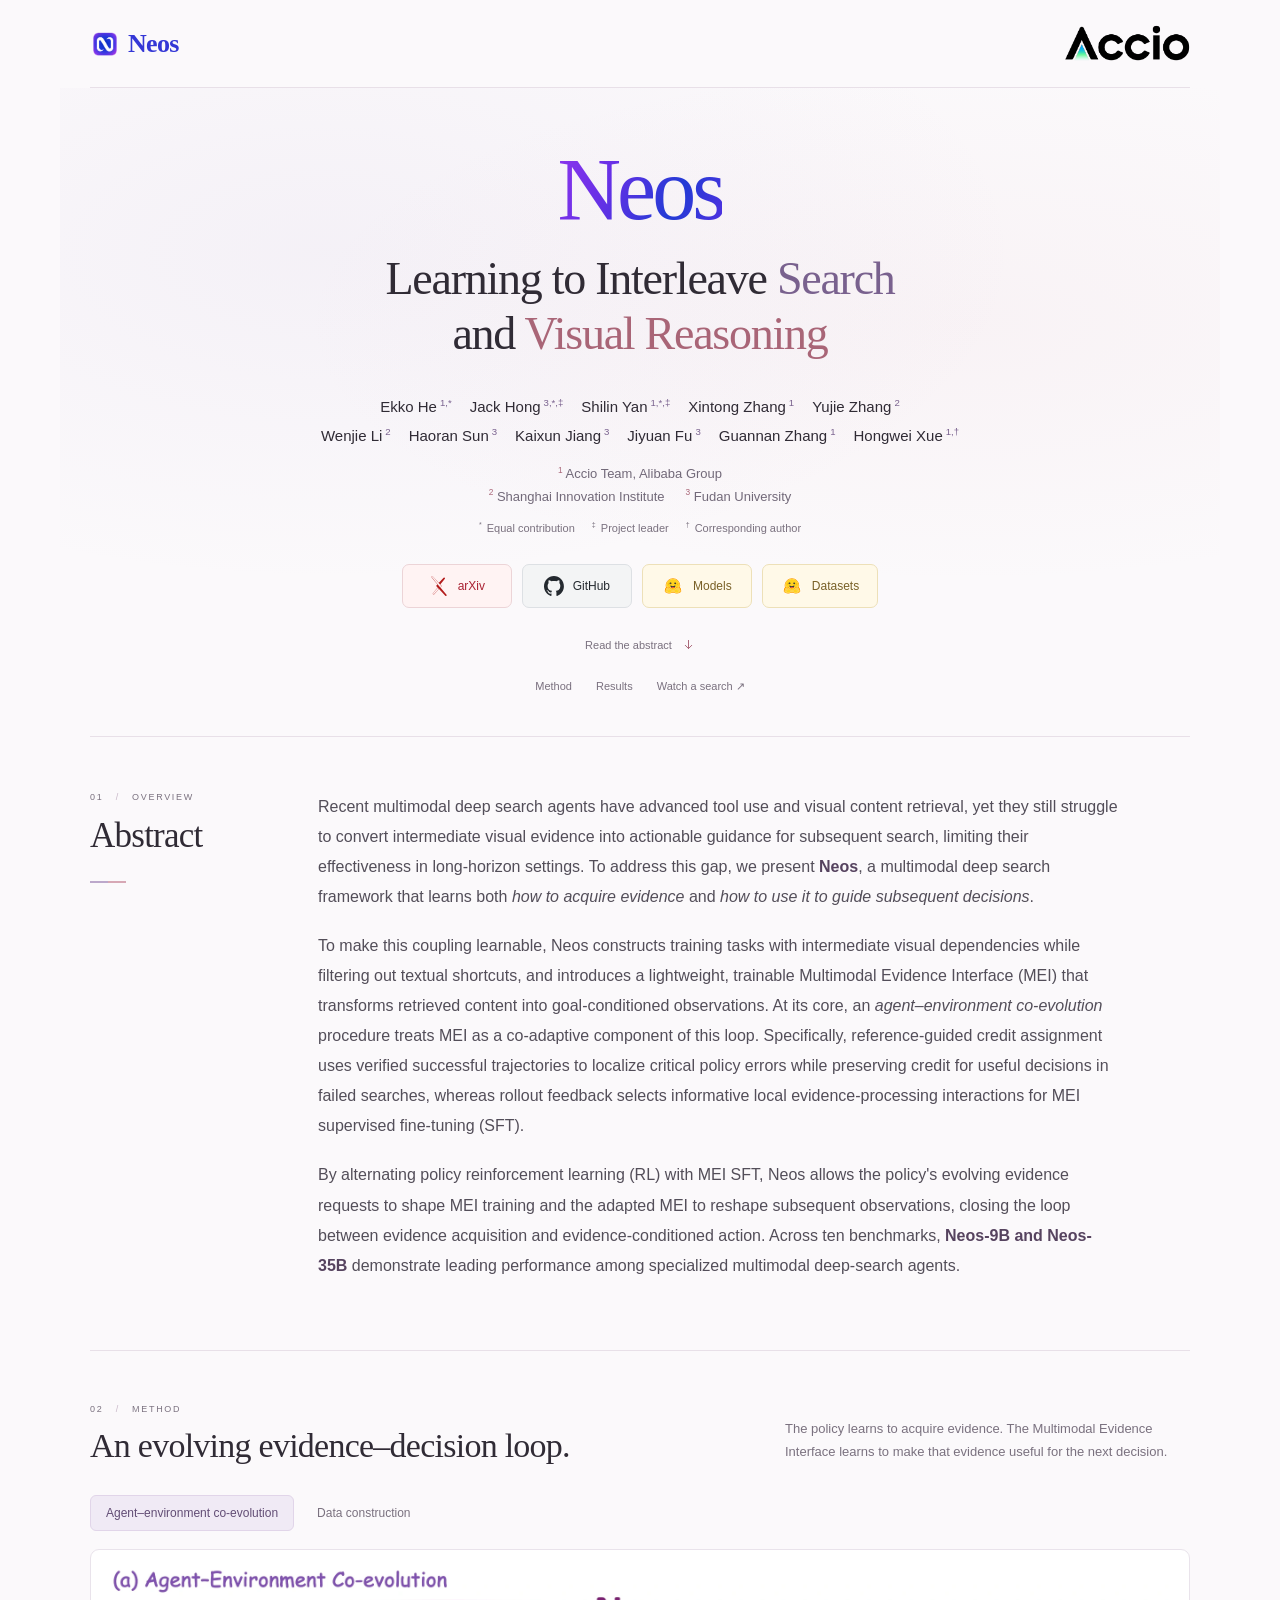
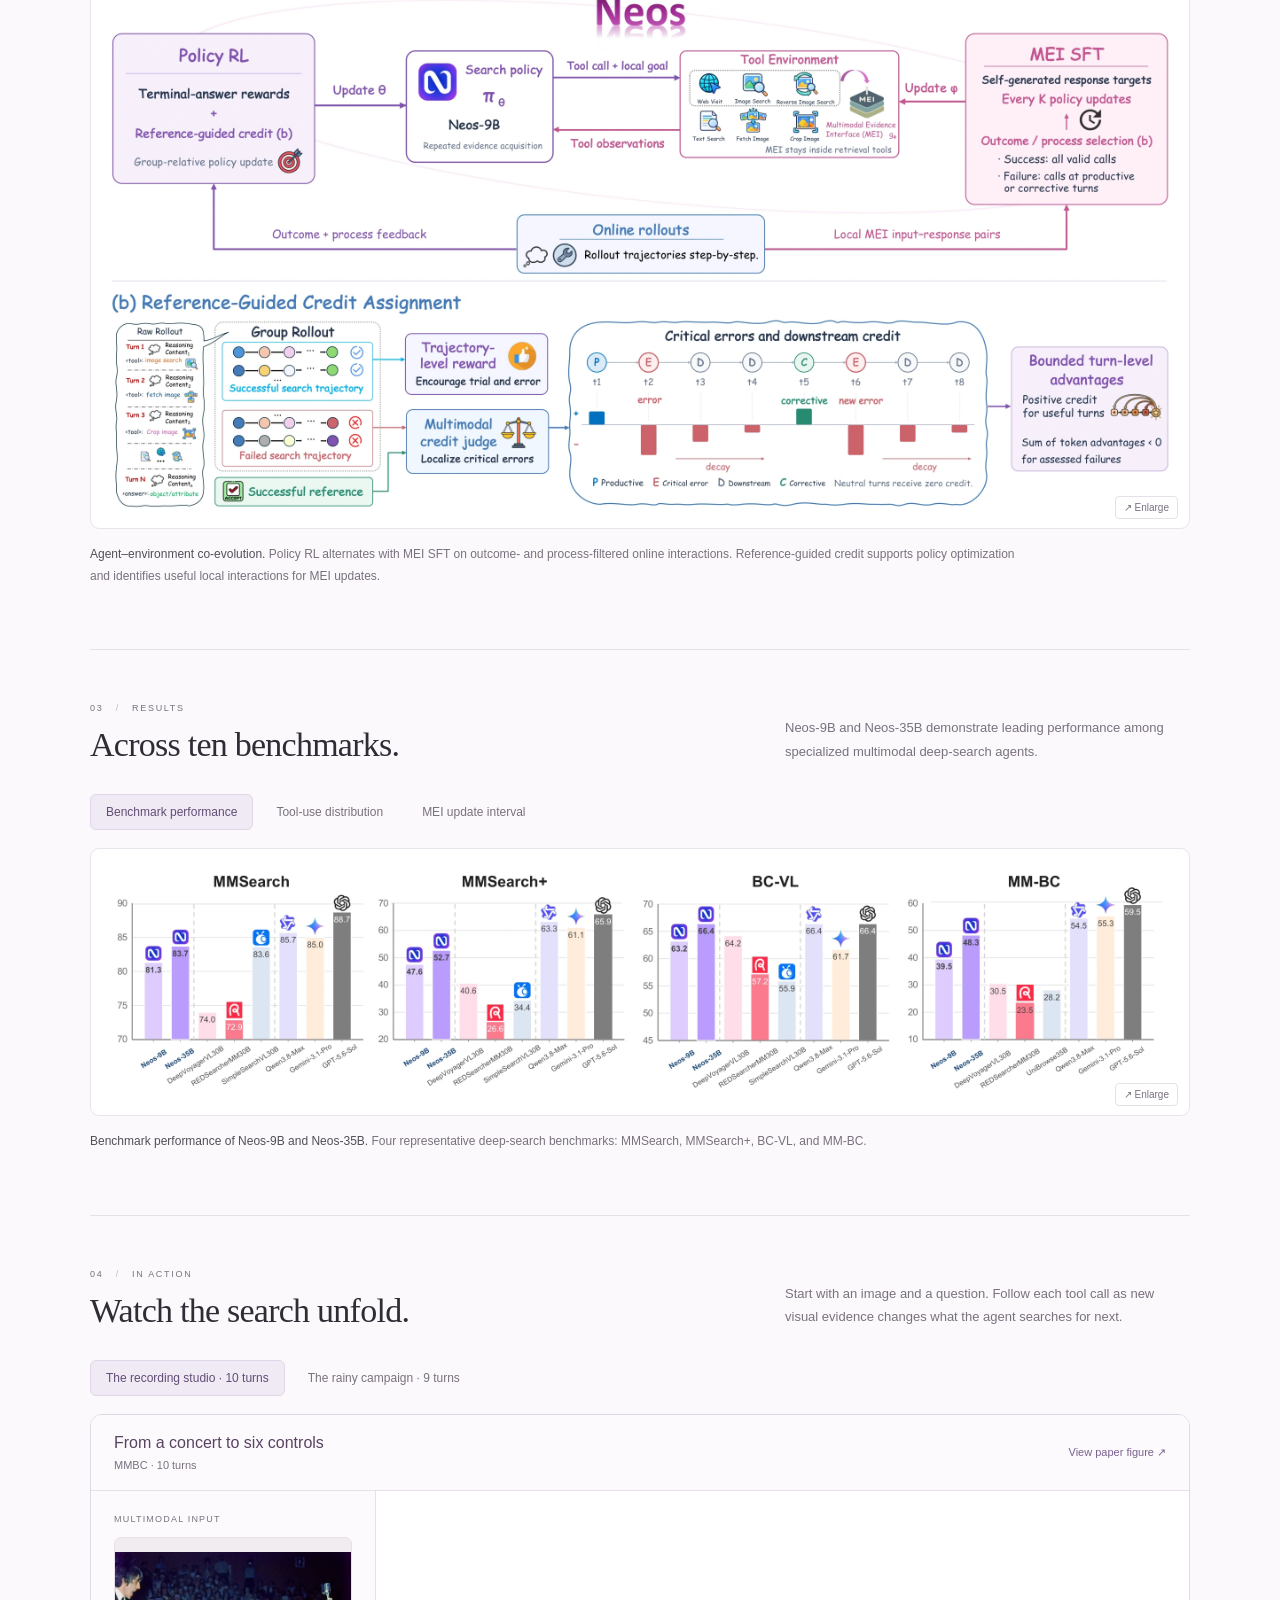
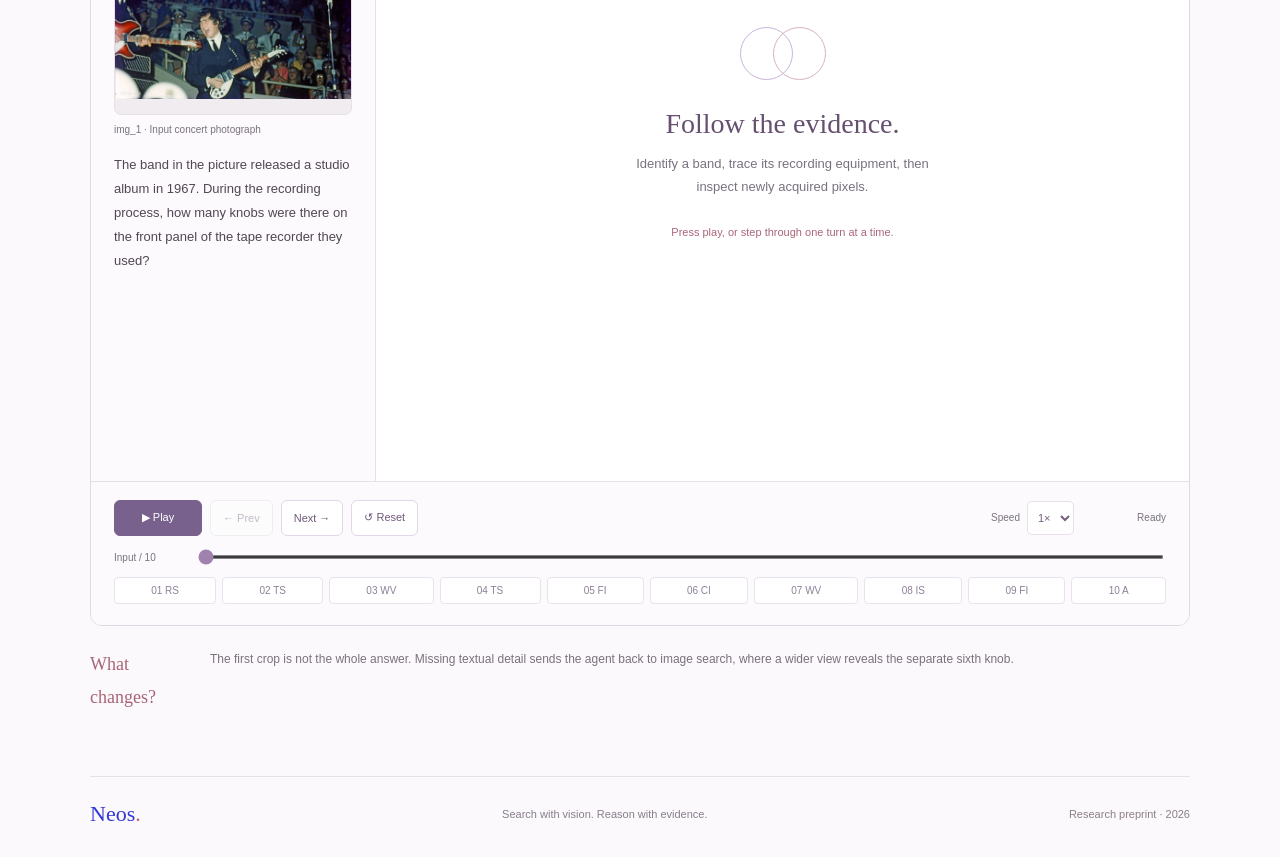
==== commit 50b8f328: "Update paper" ====
--- a/Neos/index.html
+++ b/Neos/index.html
@@ -5,7 +5,7 @@
     <meta name="viewport" content="width=device-width, initial-scale=1">
     <meta name="color-scheme" content="light">
     <meta name="theme-color" content="#fbf9fb">
-    <meta name="neos-preview-build" content="20261009-clean-ui">
+    <meta name="neos-preview-build" content="20261009-paper-update">
     <meta name="description" content="Neos is a multimodal deep search framework that learns to interleave search and visual reasoning through agent–environment co-evolution.">
     <meta property="og:type" content="website">
     <meta property="og:url" content="https://ekko-he.github.io/Neos/">
@@ -15,7 +15,7 @@
     <link rel="canonical" href="https://ekko-he.github.io/Neos/">
     <link rel="icon" type="image/png" href="assets/neos-logo.png">
     <link rel="stylesheet" href="styles.css?v=20261009-clean-ui">
-    <script src="cases.js?v=2" defer></script>
+    <script src="cases.js?v=20261009-paper-update" defer></script>
     <script src="site.js?v=20261009-clean-ui" defer></script>
   </head>
   <body>
@@ -48,6 +48,8 @@
           <div class="author-row">
             <span>Wenjie Li<sup>2</sup></span>
             <span>Haoran Sun<sup>3</sup></span>
+            <span>Kaixun Jiang<sup>3</sup></span>
+            <span>Jiyuan Fu<sup>3</sup></span>
             <span>Guannan Zhang<sup>1</sup></span>
             <span>Hongwei Xue<sup>1,†</sup></span>
           </div>
@@ -108,7 +110,7 @@
 
           <p>To make this coupling learnable, Neos constructs training tasks with intermediate visual dependencies while filtering out textual shortcuts, and introduces a lightweight, trainable Multimodal Evidence Interface (MEI) that transforms retrieved content into goal-conditioned observations. At its core, an <em>agent–environment co-evolution</em> procedure treats MEI as a co-adaptive component of this loop. Specifically, reference-guided credit assignment uses verified successful trajectories to localize critical policy errors while preserving credit for useful decisions in failed searches, whereas rollout feedback selects informative local evidence-processing interactions for MEI supervised fine-tuning (SFT).</p>
 
-          <p>By alternating policy reinforcement learning (RL) with MEI SFT, Neos allows the policy's evolving evidence requests to shape MEI training and the adapted MEI to reshape subsequent observations, closing the loop between evidence acquisition and evidence-conditioned action. Across ten benchmarks, experiments show that Neos-9B improves over its backbone under the same tool workflow by <strong>17.4 percentage points on average</strong>, achieving leading performance among specialized multimodal deep search agents.</p>
+          <p>By alternating policy reinforcement learning (RL) with MEI SFT, Neos allows the policy's evolving evidence requests to shape MEI training and the adapted MEI to reshape subsequent observations, closing the loop between evidence acquisition and evidence-conditioned action. Across ten benchmarks, <strong>Neos-9B and Neos-35B</strong> demonstrate leading performance among specialized multimodal deep-search agents.</p>
         </div>
       </section>
       <section class="research-section page-width" id="method" aria-labelledby="method-title" data-figure-group>
@@ -124,15 +126,15 @@
           <button type="button" class="tab-button" data-figure-target="figure-data" aria-pressed="false" aria-controls="figure-data">Data construction</button>
         </div>
         <figure class="paper-figure" id="figure-training" data-figure-panel>
-          <button class="figure-open" type="button" data-full-image="assets/figures/training.webp" data-caption="Agent–environment co-evolution" aria-label="Enlarge the agent–environment co-evolution figure">
-            <img src="assets/figures/training.webp" width="2400" height="1228" alt="Neos training overview: reference-guided policy reinforcement learning alternates with supervised fine-tuning of the Multimodal Evidence Interface." loading="lazy" decoding="async">
+          <button class="figure-open" type="button" data-full-image="assets/figures/training.webp?v=20261009-paper-update" data-caption="Agent–environment co-evolution" aria-label="Enlarge the agent–environment co-evolution figure">
+            <img src="assets/figures/training.webp?v=20261009-paper-update" width="2400" height="1228" alt="Neos training overview: reference-guided policy reinforcement learning alternates with supervised fine-tuning of the Multimodal Evidence Interface." loading="lazy" decoding="async">
             <span class="zoom-hint" aria-hidden="true">↗ Enlarge</span>
           </button>
           <figcaption><strong>Agent–environment co-evolution.</strong> Policy RL alternates with MEI SFT on outcome- and process-filtered online interactions. Reference-guided credit supports policy optimization and identifies useful local interactions for MEI updates.</figcaption>
         </figure>
         <figure class="paper-figure" id="figure-data" data-figure-panel hidden>
-          <button class="figure-open" type="button" data-full-image="assets/figures/data-pipeline.webp" data-caption="Data synthesis pipeline" aria-label="Enlarge the data construction figure">
-            <img src="assets/figures/data-pipeline.webp" width="2400" height="1449" alt="Data construction with visual checkpoints, blind visual grounding, question rewriting, shortcut screening, and verified search trajectories." loading="lazy" decoding="async">
+          <button class="figure-open" type="button" data-full-image="assets/figures/data-pipeline.webp?v=20261009-paper-update" data-caption="Data synthesis pipeline" aria-label="Enlarge the data construction figure">
+            <img src="assets/figures/data-pipeline.webp?v=20261009-paper-update" width="2400" height="1449" alt="Data construction with visual checkpoints, blind visual grounding, question rewriting, shortcut screening, and verified search trajectories." loading="lazy" decoding="async">
             <span class="zoom-hint" aria-hidden="true">↗ Enlarge</span>
           </button>
           <figcaption><strong>Data synthesis pipeline.</strong> Reasoning structures with visual checkpoints undergo blind visual grounding, question rewriting, and shortcut screening. Verified successful searches provide policy demonstrations, success references, and local MEI training interactions.</figcaption>
@@ -145,25 +147,33 @@
             <p class="eyebrow section-index">03 <span aria-hidden="true">/</span> Results</p>
             <h2 id="results-title">Across ten benchmarks.</h2>
           </div>
-          <p class="section-description">Neos-9B improves over its backbone under the same tool workflow by 17.4 percentage points on average.</p>
+          <p class="section-description">Neos-9B and Neos-35B demonstrate leading performance among specialized multimodal deep-search agents.</p>
         </div>
         <div class="figure-tabs" role="group" aria-label="Results figure selection">
           <button type="button" class="tab-button" data-figure-target="figure-benchmarks" aria-pressed="true" aria-controls="figure-benchmarks">Benchmark performance</button>
           <button type="button" class="tab-button" data-figure-target="figure-tools" aria-pressed="false" aria-controls="figure-tools">Tool-use distribution</button>
+          <button type="button" class="tab-button" data-figure-target="figure-mei-interval" aria-pressed="false" aria-controls="figure-mei-interval">MEI update interval</button>
         </div>
         <figure class="paper-figure" id="figure-benchmarks" data-figure-panel>
-          <button class="figure-open" type="button" data-full-image="assets/figures/benchmarks.webp" data-caption="Benchmark performance of Neos-9B" aria-label="Enlarge the benchmark performance figure">
-            <img src="assets/figures/benchmarks.webp" width="2400" height="520" alt="Bar charts comparing Neos-9B with baselines on MMSearch, MMSearch+, BC-VL, and MM-BC." loading="lazy" decoding="async">
-            <span class="zoom-hint" aria-hidden="true">↗ Enlarge</span>
-          </button>
-          <figcaption><strong>Benchmark performance of Neos-9B.</strong> Four representative deep-search benchmarks: MMSearch, MMSearch+, BC-VL, and MM-BC.</figcaption>
+          <button class="figure-open" type="button" data-full-image="assets/figures/benchmarks.webp?v=20261009-paper-update" data-caption="Benchmark performance of Neos-9B and Neos-35B" aria-label="Enlarge the benchmark performance figure">
+            <img src="assets/figures/benchmarks.webp?v=20261009-paper-update" width="2400" height="524" alt="Bar charts comparing Neos-9B and Neos-35B with baselines on MMSearch, MMSearch+, BC-VL, and MM-BC." loading="lazy" decoding="async">
+            <span class="zoom-hint" aria-hidden="true">↗ Enlarge</span>
+          </button>
+          <figcaption><strong>Benchmark performance of Neos-9B and Neos-35B.</strong> Four representative deep-search benchmarks: MMSearch, MMSearch+, BC-VL, and MM-BC.</figcaption>
         </figure>
         <figure class="paper-figure" id="figure-tools" data-figure-panel hidden>
-          <button class="figure-open" type="button" data-full-image="assets/figures/tool-use.webp" data-caption="Tool-call distribution across ten benchmarks" aria-label="Enlarge the tool-use distribution figure">
-            <img src="assets/figures/tool-use.webp" width="2400" height="795" alt="Tool-call distributions across ten benchmarks, showing how search, page reading, image retrieval, and cropping are used." loading="lazy" decoding="async">
+          <button class="figure-open" type="button" data-full-image="assets/figures/tool-use.webp?v=20261009-paper-update" data-caption="Tool-call distribution across ten benchmarks" aria-label="Enlarge the tool-use distribution figure">
+            <img src="assets/figures/tool-use.webp?v=20261009-paper-update" width="2400" height="795" alt="Tool-call distributions across ten benchmarks, showing how search, page reading, image retrieval, and cropping are used." loading="lazy" decoding="async">
             <span class="zoom-hint" aria-hidden="true">↗ Enlarge</span>
           </button>
           <figcaption><strong>Tool-call distribution across ten benchmarks.</strong> The paper’s visualization of the tools used during multimodal search.</figcaption>
+        </figure>
+        <figure class="paper-figure" id="figure-mei-interval" data-figure-panel hidden>
+          <button class="figure-open" type="button" data-full-image="assets/figures/mei-interval.webp?v=20261009-paper-update" data-caption="Effect of the MEI update interval" aria-label="Enlarge the MEI update interval figure">
+            <img src="assets/figures/mei-interval.webp?v=20261009-paper-update" width="2400" height="1176" alt="BrowseComp-VL scores of the 9B model across policy updates, comparing MEI update intervals K = 1, 2, 5, 10, and 20." loading="lazy" decoding="async">
+            <span class="zoom-hint" aria-hidden="true">↗ Enlarge</span>
+          </button>
+          <figcaption><strong>Effect of the MEI update interval on BrowseComp-VL with the 9B model.</strong> <em>K</em> is the number of policy-training batches between MEI updates.</figcaption>
         </figure>
       </section>
 
@@ -186,7 +196,7 @@
               <h3 class="replay-title" id="replay-title">From a concert to six controls</h3>
               <div class="replay-meta" id="replay-meta">MMBC · 10 turns</div>
             </div>
-            <button class="text-button" id="paper-case" type="button" data-full-image="assets/figures/recorder-case.webp" data-caption="MMBC case study">View paper figure ↗</button>
+            <button class="text-button" id="paper-case" type="button" data-full-image="assets/figures/recorder-case.webp?v=20261009-paper-update" data-caption="MMBC case study">View paper figure ↗</button>
           </div>
           <div class="replay-body">
             <aside class="replay-input" aria-label="Multimodal input">
